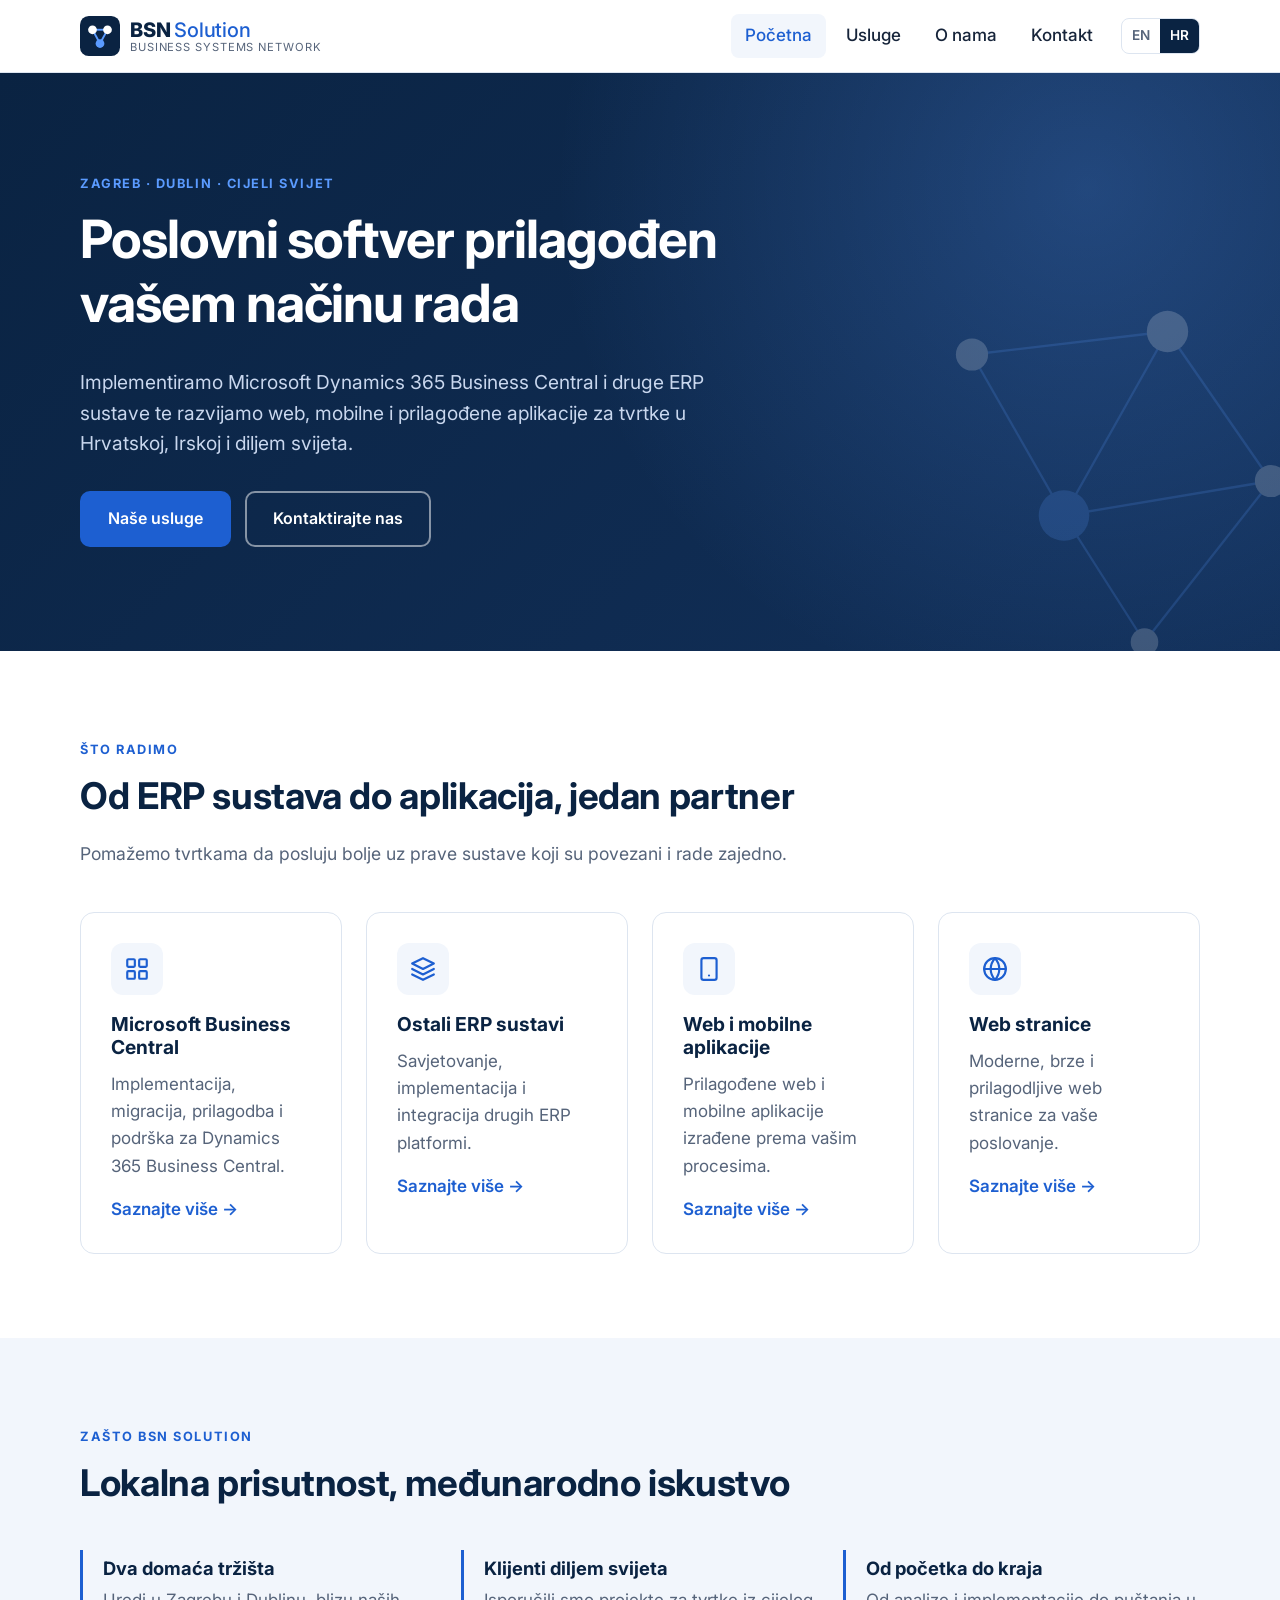
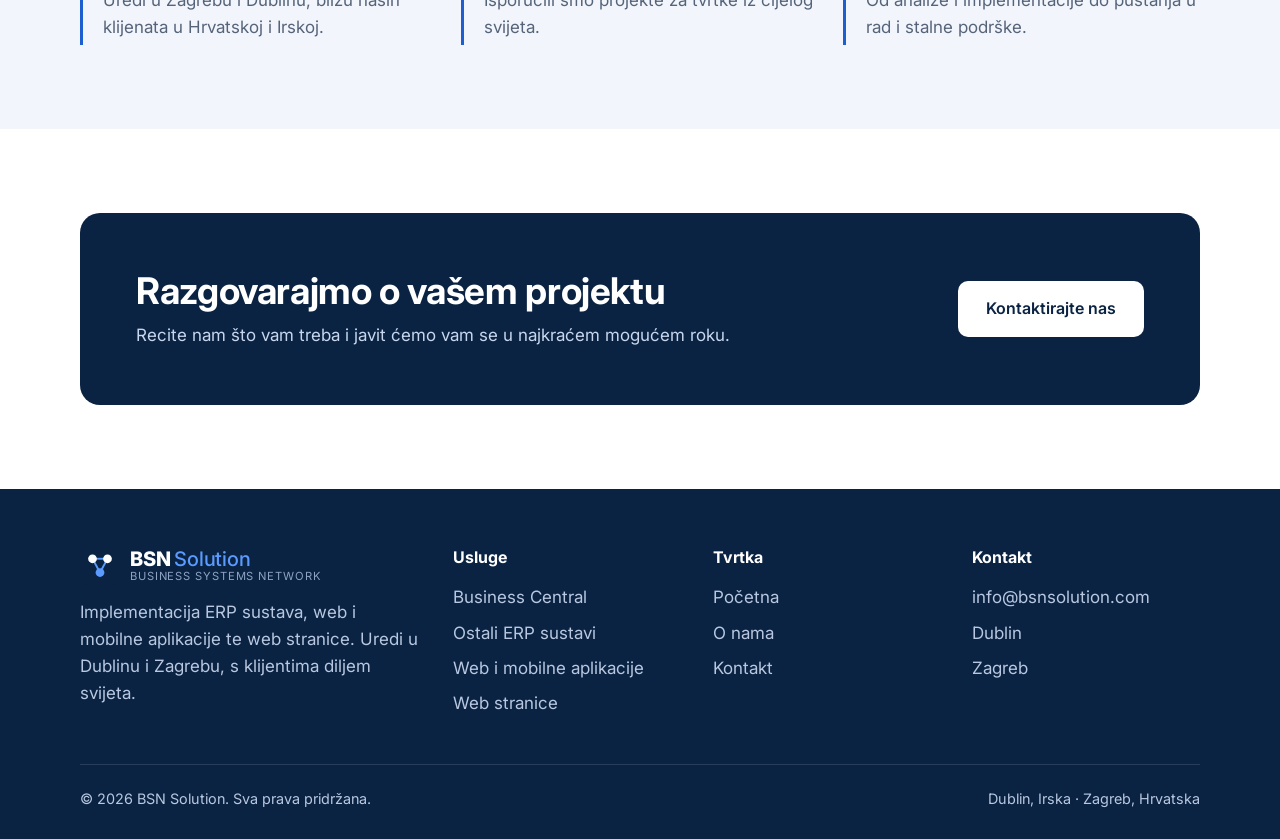
==== hr/index.html @ 1d6b978c "Add bilingual company website (EN/HR) Home, Services, About and Contact pages in English and Croatia" ====
<!doctype html>
<html lang="hr">
<head>
<meta charset="utf-8">
<meta name="viewport" content="width=device-width, initial-scale=1">
<title>BSN Solution | Business Central, ERP, web i mobilne aplikacije</title>
<meta name="description" content="BSN Solution implementira Microsoft Dynamics 365 Business Central i druge ERP sustave te razvija web i mobilne aplikacije i web stranice. Uredi u Dublinu i Zagrebu.">
<link rel="canonical" href="https://www.bsnsolution.com/hr/">
<link rel="alternate" hreflang="en" href="https://www.bsnsolution.com/">
<link rel="alternate" hreflang="hr" href="https://www.bsnsolution.com/hr/">
<link rel="alternate" hreflang="x-default" href="https://www.bsnsolution.com/">
<meta property="og:title" content="BSN Solution | Business Central, ERP, web i mobilne aplikacije">
<meta property="og:description" content="BSN Solution implementira Microsoft Dynamics 365 Business Central i druge ERP sustave te razvija web i mobilne aplikacije i web stranice. Uredi u Dublinu i Zagrebu.">
<meta property="og:type" content="website">
<meta property="og:url" content="https://www.bsnsolution.com/hr/">
<meta property="og:locale" content="hr_HR">
<meta name="theme-color" content="#0a2342">
<link rel="icon" href="../assets/favicon.svg" type="image/svg+xml">
<link rel="preconnect" href="https://fonts.googleapis.com">
<link rel="preconnect" href="https://fonts.gstatic.com" crossorigin>
<link href="https://fonts.googleapis.com/css2?family=Inter:wght@400;500;600;700;800&display=swap" rel="stylesheet">
<link rel="stylesheet" href="../assets/style.css">

</head>
<body>
<header class="site-header">
  <div class="container nav">
    <a class="brand" href="index.html" aria-label="BSN Solution">
      <img src="../assets/logo.svg" alt="" width="40" height="40">
      <span class="brand-text"><span class="brand-name">BSN <span>Solution</span></span><span class="brand-sub">Business Systems Network</span></span>
    </a>
    <button class="menu-toggle" aria-label="Otvori izbornik" aria-expanded="false"><svg viewBox="0 0 24 24" fill="none" stroke="currentColor" stroke-width="2" stroke-linecap="round"><line x1="3" y1="6" x2="21" y2="6"/><line x1="3" y1="12" x2="21" y2="12"/><line x1="3" y1="18" x2="21" y2="18"/></svg></button>
    <ul class="menu">
      <li><a href="index.html" class="active" aria-current="page">Početna</a></li><li><a href="services.html">Usluge</a></li><li><a href="about.html">O nama</a></li><li><a href="contact.html">Kontakt</a></li>
      <li class="lang"><a href="../index.html" hreflang="en">EN</a><a href="index.html" hreflang="hr" class="current">HR</a></li>
    </ul>
  </div>
</header>
<main>
<section class="hero"><div class="container">
  <span class="eyebrow">Zagreb &middot; Dublin &middot; Cijeli svijet</span>
  <h1>Poslovni softver prilagođen vašem načinu rada</h1>
  <p class="lead">Implementiramo Microsoft Dynamics 365 Business Central i druge ERP sustave te razvijamo web, mobilne i prilagođene aplikacije za tvrtke u Hrvatskoj, Irskoj i diljem svijeta.</p>
  <div class="actions"><a class="btn btn-primary" href="services.html">Naše usluge</a><a class="btn btn-outline" href="contact.html">Kontaktirajte nas</a></div>
</div><svg class="hero-art" viewBox="0 0 400 400" fill="none" aria-hidden="true"><g stroke="#5b9bff" stroke-width="2"><line x1="80" y1="90" x2="250" y2="70"/><line x1="80" y1="90" x2="160" y2="230"/><line x1="250" y1="70" x2="160" y2="230"/><line x1="250" y1="70" x2="340" y2="200"/><line x1="160" y1="230" x2="340" y2="200"/><line x1="160" y1="230" x2="230" y2="340"/><line x1="340" y1="200" x2="230" y2="340"/></g><g fill="#fff"><circle cx="80" cy="90" r="14"/><circle cx="250" cy="70" r="18"/><circle cx="340" cy="200" r="14"/><circle cx="230" cy="340" r="12"/></g><circle cx="160" cy="230" r="22" fill="#5b9bff"/></svg></section>

<section><div class="container">
  <div class="section-head"><span class="eyebrow">Što radimo</span><h2>Od ERP sustava do aplikacija, jedan partner</h2><p>Pomažemo tvrtkama da posluju bolje uz prave sustave koji su povezani i rade zajedno.</p></div>
  <div class="grid grid-4">
    <div class="card"><div class="icon"><svg viewBox="0 0 24 24" fill="none" stroke="currentColor" stroke-width="2" stroke-linecap="round" stroke-linejoin="round"><rect x="3" y="3" width="7" height="7" rx="1"/><rect x="14" y="3" width="7" height="7" rx="1"/><rect x="3" y="14" width="7" height="7" rx="1"/><rect x="14" y="14" width="7" height="7" rx="1"/></svg></div><h3>Microsoft Business Central</h3><p>Implementacija, migracija, prilagodba i podrška za Dynamics 365 Business Central.</p><a class="more" href="services.html#business-central">Saznajte više &rarr;</a></div>
    <div class="card"><div class="icon"><svg viewBox="0 0 24 24" fill="none" stroke="currentColor" stroke-width="2" stroke-linecap="round" stroke-linejoin="round"><polygon points="12 2 2 7 12 12 22 7 12 2"/><polyline points="2 17 12 22 22 17"/><polyline points="2 12 12 17 22 12"/></svg></div><h3>Ostali ERP sustavi</h3><p>Savjetovanje, implementacija i integracija drugih ERP platformi.</p><a class="more" href="services.html#erp">Saznajte više &rarr;</a></div>
    <div class="card"><div class="icon"><svg viewBox="0 0 24 24" fill="none" stroke="currentColor" stroke-width="2" stroke-linecap="round" stroke-linejoin="round"><rect x="5" y="2" width="14" height="20" rx="2"/><line x1="12" y1="18" x2="12.01" y2="18"/></svg></div><h3>Web i mobilne aplikacije</h3><p>Prilagođene web i mobilne aplikacije izrađene prema vašim procesima.</p><a class="more" href="services.html#apps">Saznajte više &rarr;</a></div>
    <div class="card"><div class="icon"><svg viewBox="0 0 24 24" fill="none" stroke="currentColor" stroke-width="2" stroke-linecap="round" stroke-linejoin="round"><circle cx="12" cy="12" r="10"/><line x1="2" y1="12" x2="22" y2="12"/><path d="M12 2a15.3 15.3 0 0 1 4 10 15.3 15.3 0 0 1-4 10 15.3 15.3 0 0 1-4-10 15.3 15.3 0 0 1 4-10z"/></svg></div><h3>Web stranice</h3><p>Moderne, brze i prilagodljive web stranice za vaše poslovanje.</p><a class="more" href="services.html#websites">Saznajte više &rarr;</a></div>
  </div>
</div></section>

<section class="section-soft"><div class="container">
  <div class="section-head"><span class="eyebrow">Zašto BSN Solution</span><h2>Lokalna prisutnost, međunarodno iskustvo</h2></div>
  <div class="highlights">
    <div class="highlight"><strong>Dva domaća tržišta</strong><span>Uredi u Zagrebu i Dublinu, blizu naših klijenata u Hrvatskoj i Irskoj.</span></div>
    <div class="highlight"><strong>Klijenti diljem svijeta</strong><span>Isporučili smo projekte za tvrtke iz cijelog svijeta.</span></div>
    <div class="highlight"><strong>Od početka do kraja</strong><span>Od analize i implementacije do puštanja u rad i stalne podrške.</span></div>
  </div>
</div></section>

<section><div class="container"><div class="cta">
  <div><h2>Razgovarajmo o vašem projektu</h2><p>Recite nam što vam treba i javit ćemo vam se u najkraćem mogućem roku.</p></div>
  <a class="btn btn-light" href="contact.html">Kontaktirajte nas</a>
</div></div></section>
</main>
<footer class="site-footer">
  <div class="container">
    <div class="footer-grid">
      <div>
        <a class="brand" href="index.html"><img src="../assets/logo.svg" alt="" width="40" height="40"><span class="brand-text"><span class="brand-name">BSN <span>Solution</span></span><span class="brand-sub">Business Systems Network</span></span></a>
        <p>Implementacija ERP sustava, web i mobilne aplikacije te web stranice. Uredi u Dublinu i Zagrebu, s klijentima diljem svijeta.</p>
      </div>
      <div><h4>Usluge</h4><ul><li><a href="services.html">Business Central</a></li><li><a href="services.html">Ostali ERP sustavi</a></li><li><a href="services.html">Web i mobilne aplikacije</a></li><li><a href="services.html">Web stranice</a></li></ul></div>
      <div><h4>Tvrtka</h4><ul><li><a href="index.html">Početna</a></li><li><a href="about.html">O nama</a></li><li><a href="contact.html">Kontakt</a></li></ul></div>
      <div><h4>Kontakt</h4><ul><li><a href="mailto:info@bsnsolution.com">info@bsnsolution.com</a></li><li>Dublin</li><li>Zagreb</li></ul></div>
    </div>
    <div class="footer-bottom"><span>&copy; <span id="year">2026</span> BSN Solution. Sva prava pridržana.</span><span>Dublin, Irska &middot; Zagreb, Hrvatska</span></div>
  </div>
</footer>
<script src="../assets/main.js"></script>
</body>
</html>
---- assets/style.css ----
:root {
  --navy: #0a2342;
  --navy-2: #12305a;
  --blue: #1d5fd1;
  --blue-light: #5b9bff;
  --bg: #ffffff;
  --bg-soft: #f2f6fc;
  --text: #16243a;
  --muted: #56647a;
  --line: #dde5f0;
  --radius: 14px;
  --max: 1160px;
}
* { box-sizing: border-box; }
html { scroll-behavior: smooth; }
body {
  margin: 0;
  font-family: "Inter", system-ui, -apple-system, "Segoe UI", Roboto, sans-serif;
  color: var(--text);
  background: var(--bg);
  line-height: 1.6;
  font-size: 17px;
}
img, svg { max-width: 100%; }
a { color: var(--blue); }
h1, h2, h3 { color: var(--navy); line-height: 1.2; margin: 0 0 .6em; }
h1 { font-size: clamp(2.1rem, 5vw, 3.3rem); letter-spacing: -.02em; }
h2 { font-size: clamp(1.6rem, 3.4vw, 2.3rem); letter-spacing: -.01em; }
h3 { font-size: 1.2rem; }
p { margin: 0 0 1em; }
.container { max-width: var(--max); margin: 0 auto; padding: 0 20px; }

/* Header */
.site-header {
  position: sticky; top: 0; z-index: 50;
  background: rgba(255,255,255,.96);
  backdrop-filter: blur(8px);
  border-bottom: 1px solid var(--line);
}
.nav { display: flex; align-items: center; justify-content: space-between; height: 72px; gap: 16px; }
.brand { display: flex; align-items: center; gap: 10px; text-decoration: none; color: var(--navy); }
.brand img { width: 40px; height: 40px; }
.brand-text { display: flex; flex-direction: column; line-height: 1.1; }
.brand-name { font-weight: 800; font-size: 1.25rem; letter-spacing: -.01em; }
.brand-name span { font-weight: 500; color: var(--blue); }
.brand-sub { font-size: .7rem; color: var(--muted); letter-spacing: .08em; text-transform: uppercase; }
.menu { display: flex; align-items: center; gap: 6px; list-style: none; margin: 0; padding: 0; }
.menu a {
  display: block; padding: 8px 14px; border-radius: 8px;
  color: var(--text); text-decoration: none; font-weight: 500;
}
.menu a:hover { background: var(--bg-soft); color: var(--blue); }
.menu a.active { color: var(--blue); background: var(--bg-soft); }
.lang { display: flex; border: 1px solid var(--line); border-radius: 8px; overflow: hidden; margin-left: 8px; }
.lang a { padding: 6px 10px; font-size: .85rem; font-weight: 600; text-decoration: none; color: var(--muted); border-radius: 0; }
.lang a.current { background: var(--navy); color: #fff; }
.menu-toggle {
  display: none; background: none; border: 1px solid var(--line); border-radius: 8px;
  width: 44px; height: 44px; cursor: pointer; color: var(--navy);
}
.menu-toggle svg { width: 22px; height: 22px; }

/* Buttons */
.btn {
  display: inline-block; padding: 13px 26px; border-radius: 10px;
  font-weight: 600; text-decoration: none; border: 2px solid transparent;
  transition: transform .15s ease, background .15s ease;
  cursor: pointer; font-size: 1rem; font-family: inherit;
}
.btn:hover { transform: translateY(-1px); }
.btn-primary { background: var(--blue); color: #fff; }
.btn-primary:hover { background: #174fb0; }
.btn-light { background: #fff; color: var(--navy); }
.btn-outline { border-color: rgba(255,255,255,.5); color: #fff; }
.btn-outline:hover { background: rgba(255,255,255,.1); }

/* Hero */
.hero {
  background: radial-gradient(circle at 85% 20%, rgba(91,155,255,.25), transparent 45%), linear-gradient(135deg, var(--navy) 0%, var(--navy-2) 100%);
  color: #fff; padding: 96px 0 104px; position: relative; overflow: hidden;
}
.hero h1 { color: #fff; max-width: 760px; }
.hero p.lead { font-size: 1.2rem; color: #c9d7ee; max-width: 680px; margin-bottom: 32px; }
.hero .actions { display: flex; gap: 14px; flex-wrap: wrap; }
.hero .eyebrow { color: var(--blue-light); }
.hero-art { position: absolute; right: -60px; bottom: -60px; width: 460px; opacity: .18; pointer-events: none; }
.page-hero { padding: 72px 0 64px; }
.page-hero h1 { font-size: clamp(1.9rem, 4.5vw, 2.8rem); }

.eyebrow { display: inline-block; font-size: .8rem; font-weight: 700; letter-spacing: .12em; text-transform: uppercase; color: var(--blue); margin-bottom: 14px; }

/* Sections */
section { padding: 84px 0; }
.section-soft { background: var(--bg-soft); }
.section-head { max-width: 720px; margin-bottom: 44px; }
.section-head p { color: var(--muted); font-size: 1.1rem; }
.grid { display: grid; gap: 24px; }
.grid-3 { grid-template-columns: repeat(3, 1fr); }
.grid-2 { grid-template-columns: repeat(2, 1fr); }
.grid-4 { grid-template-columns: repeat(4, 1fr); }

.card {
  background: #fff; border: 1px solid var(--line); border-radius: var(--radius);
  padding: 30px; transition: box-shadow .2s ease, transform .2s ease;
}
.card:hover { box-shadow: 0 14px 34px rgba(10,35,66,.09); transform: translateY(-2px); }
.card p { color: var(--muted); margin-bottom: 0; }
.icon {
  width: 52px; height: 52px; border-radius: 12px; background: var(--bg-soft);
  display: grid; place-items: center; margin-bottom: 18px; color: var(--blue);
}
.icon svg { width: 26px; height: 26px; }
.card .more { display: inline-block; margin-top: 16px; font-weight: 600; text-decoration: none; }

/* Stats / highlights */
.highlights { display: grid; grid-template-columns: repeat(3, 1fr); gap: 24px; }
.highlight { border-left: 3px solid var(--blue); padding: 4px 0 4px 20px; }
.highlight strong { display: block; color: var(--navy); font-size: 1.15rem; margin-bottom: 4px; }
.highlight span { color: var(--muted); }

/* Service detail */
.service {
  display: grid; grid-template-columns: 1fr 1.4fr; gap: 48px;
  padding: 48px 0; border-bottom: 1px solid var(--line);
}
.service:last-child { border-bottom: 0; }
.service .icon { width: 60px; height: 60px; }
.service p.intro { color: var(--muted); }
.checks { list-style: none; margin: 0; padding: 0; display: grid; gap: 12px; }
.checks li { position: relative; padding-left: 34px; }
.checks li::before {
  content: ""; position: absolute; left: 0; top: 3px; width: 22px; height: 22px; border-radius: 50%;
  background: var(--blue) url("data:image/svg+xml,%3Csvg xmlns='http://www.w3.org/2000/svg' viewBox='0 0 24 24' fill='none' stroke='white' stroke-width='3' stroke-linecap='round' stroke-linejoin='round'%3E%3Cpolyline points='20 6 9 17 4 12'/%3E%3C/svg%3E") center/14px no-repeat;
}

/* Steps */
.steps { display: grid; grid-template-columns: repeat(5, 1fr); gap: 18px; counter-reset: step; }
.step { background: #fff; border: 1px solid var(--line); border-radius: var(--radius); padding: 24px; }
.step::before {
  counter-increment: step; content: counter(step);
  display: grid; place-items: center; width: 36px; height: 36px; border-radius: 50%;
  background: var(--navy); color: #fff; font-weight: 700; margin-bottom: 14px;
}
.step h3 { font-size: 1.05rem; }
.step p { color: var(--muted); font-size: .95rem; margin: 0; }

/* Offices */
.office { background: #fff; border: 1px solid var(--line); border-radius: var(--radius); padding: 30px; }
.office .flag { font-size: .8rem; font-weight: 700; letter-spacing: .1em; text-transform: uppercase; color: var(--blue); }
.office h3 { font-size: 1.5rem; margin: 6px 0 6px; }
.office p { color: var(--muted); margin: 0; }

/* CTA */
.cta { background: var(--navy); color: #fff; border-radius: 20px; padding: 56px; display: flex; align-items: center; justify-content: space-between; gap: 32px; flex-wrap: wrap; }
.cta h2 { color: #fff; margin-bottom: 8px; }
.cta p { color: #c9d7ee; margin: 0; }

/* Contact */
.contact-grid { display: grid; grid-template-columns: 1fr 1.2fr; gap: 40px; align-items: start; }
.contact-list { display: grid; gap: 16px; }
.contact-item { display: flex; gap: 16px; align-items: flex-start; background: #fff; border: 1px solid var(--line); border-radius: var(--radius); padding: 22px; }
.contact-item .icon { margin: 0; flex-shrink: 0; }
.contact-item strong { display: block; color: var(--navy); }
.contact-item span, .contact-item a { color: var(--muted); }
form.contact-form { background: #fff; border: 1px solid var(--line); border-radius: var(--radius); padding: 32px; display: grid; gap: 16px; }
.field { display: grid; gap: 6px; }
.field label { font-weight: 600; font-size: .95rem; color: var(--navy); }
.field input, .field textarea, .field select {
  font: inherit; padding: 12px 14px; border: 1px solid var(--line); border-radius: 10px; background: #fff; color: var(--text); width: 100%;
}
.field input:focus, .field textarea:focus, .field select:focus { outline: 2px solid var(--blue-light); border-color: var(--blue); }
.field textarea { min-height: 140px; resize: vertical; }
.form-note { font-size: .88rem; color: var(--muted); margin: 0; }
.row-2 { display: grid; grid-template-columns: 1fr 1fr; gap: 16px; }

/* Footer */
.site-footer { background: var(--navy); color: #b9c8e0; padding: 56px 0 28px; margin-top: 0; }
.footer-grid { display: grid; grid-template-columns: 1.5fr 1fr 1fr 1fr; gap: 32px; }
.site-footer h4 { color: #fff; margin: 0 0 14px; font-size: 1rem; }
.site-footer a { color: #b9c8e0; text-decoration: none; }
.site-footer a:hover { color: #fff; }
.site-footer ul { list-style: none; margin: 0; padding: 0; display: grid; gap: 8px; }
.site-footer .brand { color: #fff; margin-bottom: 14px; }
.site-footer .brand-name span { color: var(--blue-light); }
.site-footer .brand-sub { color: #8ea3c4; }
.footer-bottom { border-top: 1px solid rgba(255,255,255,.12); margin-top: 40px; padding-top: 22px; font-size: .9rem; display: flex; justify-content: space-between; flex-wrap: wrap; gap: 10px; }

/* Responsive */
@media (max-width: 980px) {
  .grid-3, .grid-4, .highlights { grid-template-columns: 1fr 1fr; }
  .steps { grid-template-columns: 1fr 1fr; }
  .service, .contact-grid { grid-template-columns: 1fr; gap: 24px; }
  .footer-grid { grid-template-columns: 1fr 1fr; }
}
@media (max-width: 820px) {
  .menu-toggle { display: grid; place-items: center; }
  .menu {
    display: none; position: absolute; top: 72px; left: 0; right: 0;
    flex-direction: column; align-items: stretch; background: #fff;
    border-bottom: 1px solid var(--line); padding: 12px 20px 20px; gap: 4px;
  }
  .menu.open { display: flex; }
  .menu a { padding: 12px 14px; }
  .lang { margin: 8px 0 0; align-self: flex-start; }
}
@media (max-width: 640px) {
  body { font-size: 16px; }
  section { padding: 60px 0; }
  .hero { padding: 64px 0 72px; }
  .grid-3, .grid-2, .grid-4, .highlights, .steps, .row-2, .footer-grid { grid-template-columns: 1fr; }
  .cta { padding: 36px 24px; }
  .brand-sub { display: none; }
}
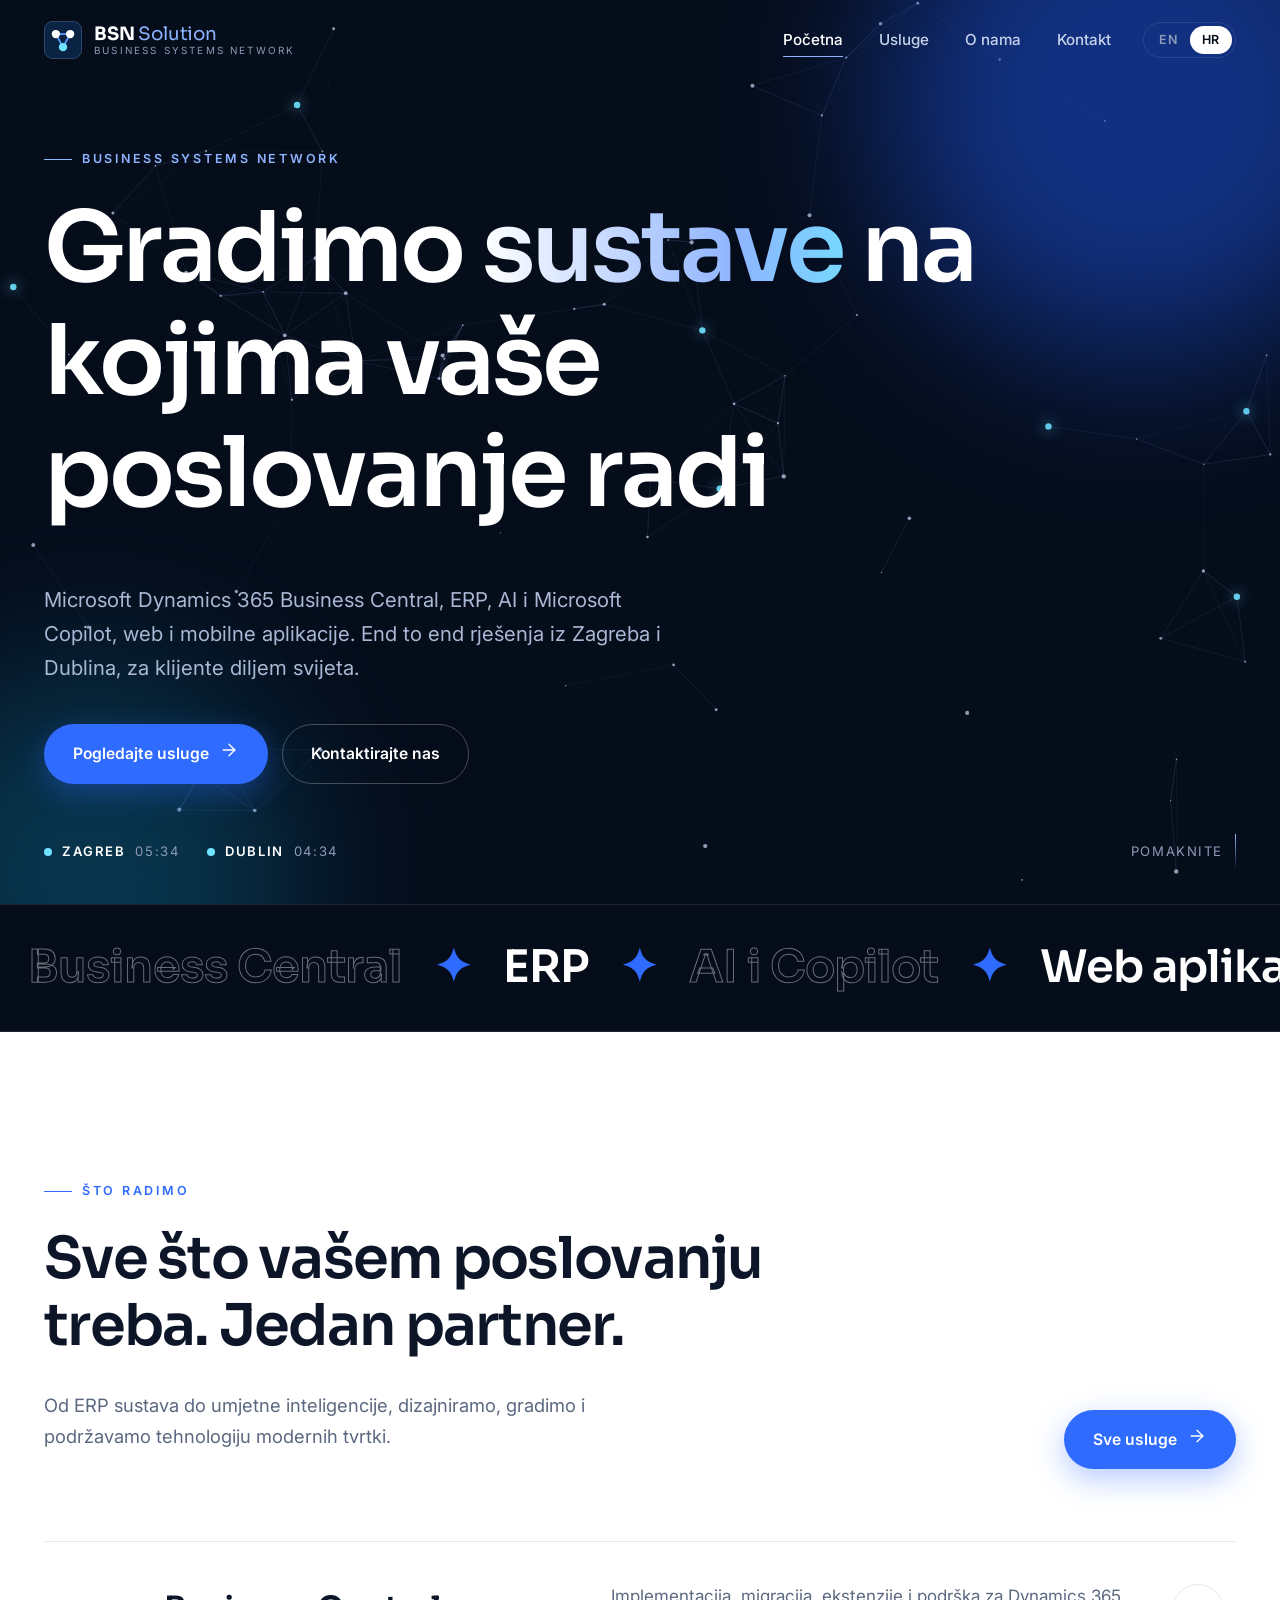
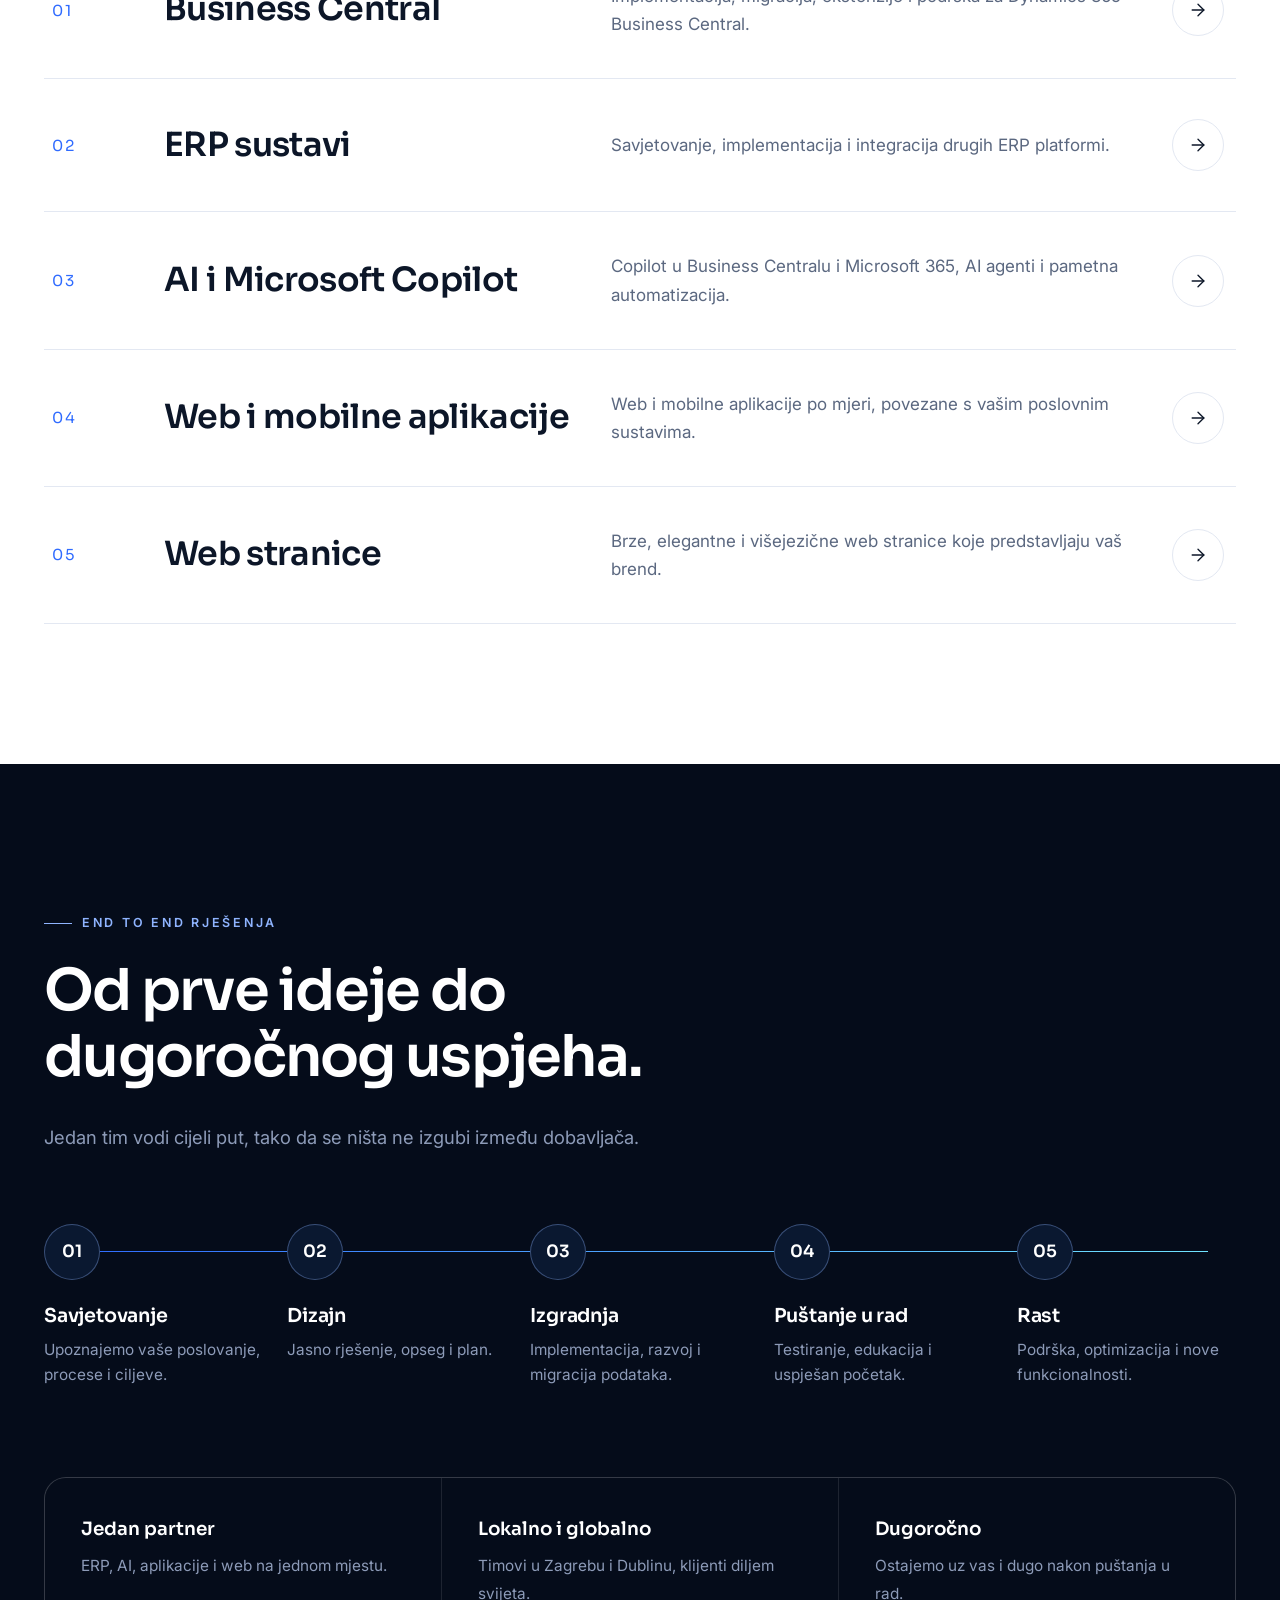
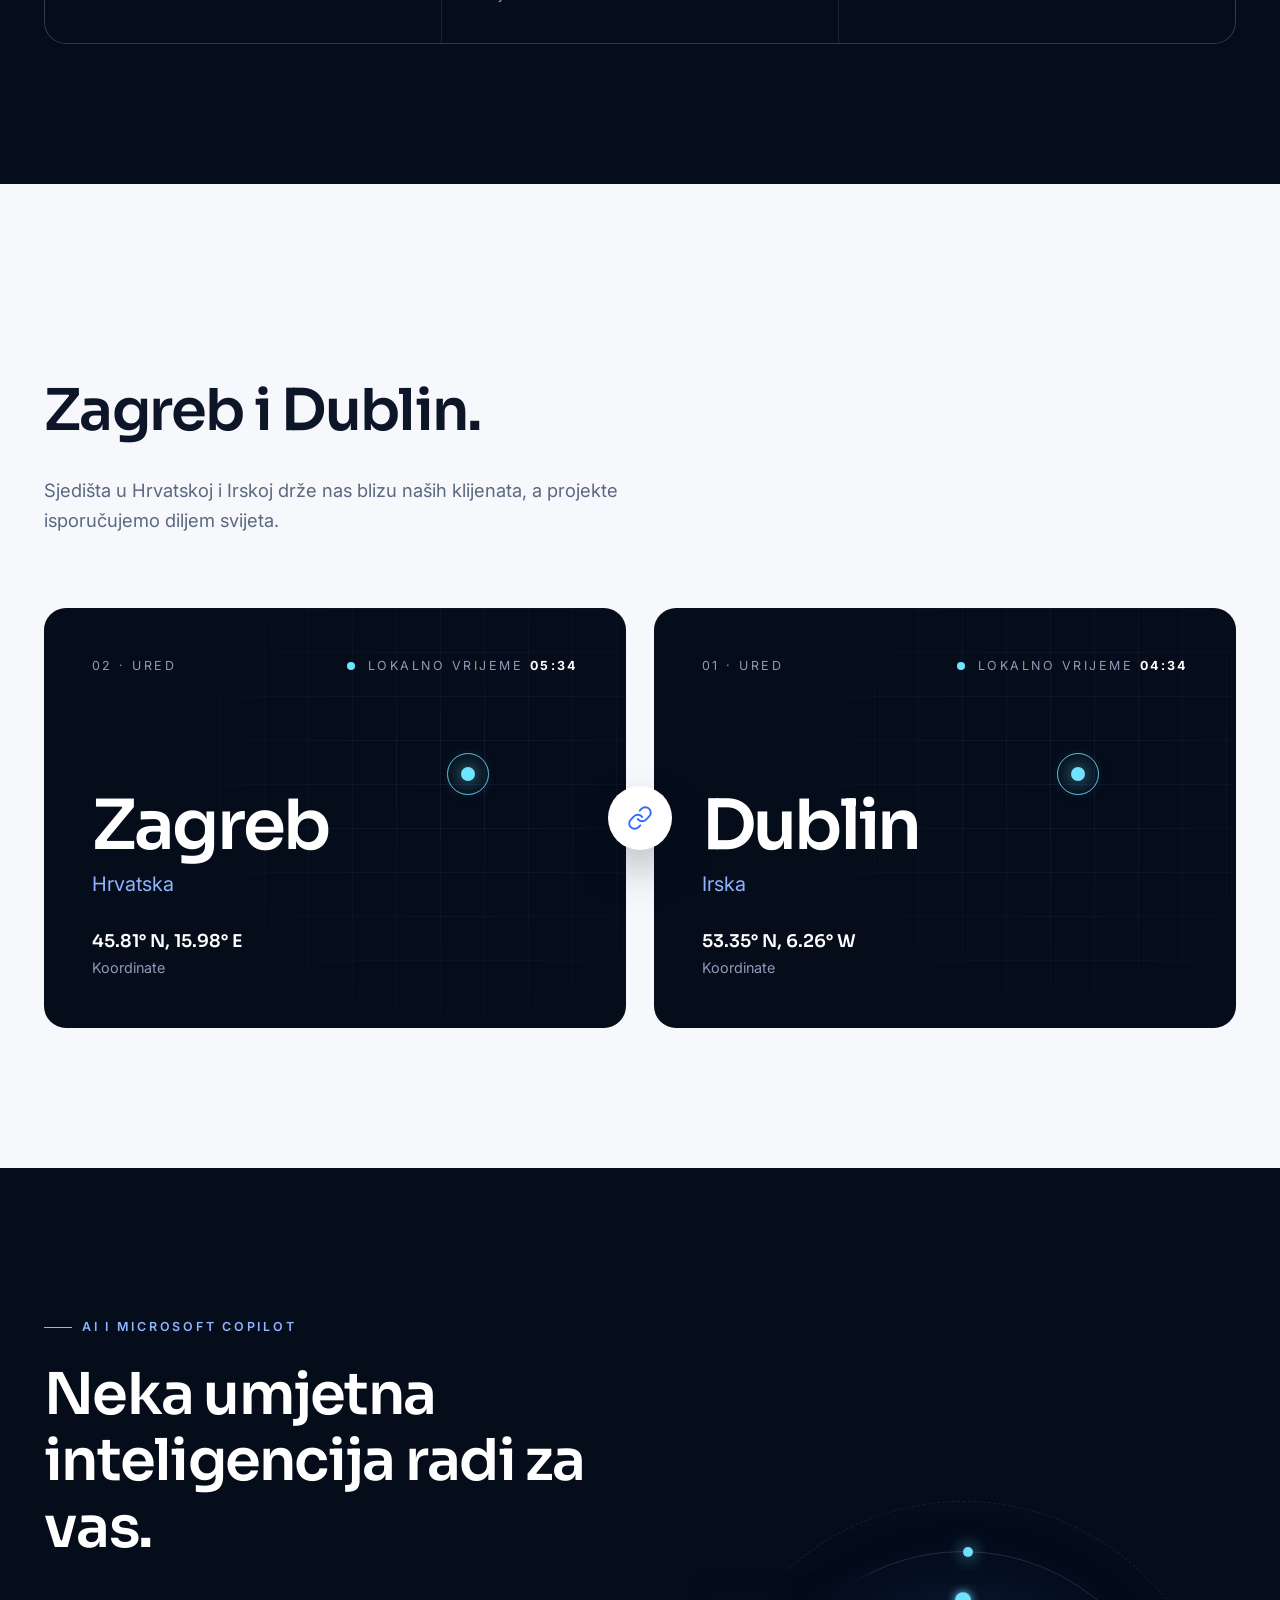
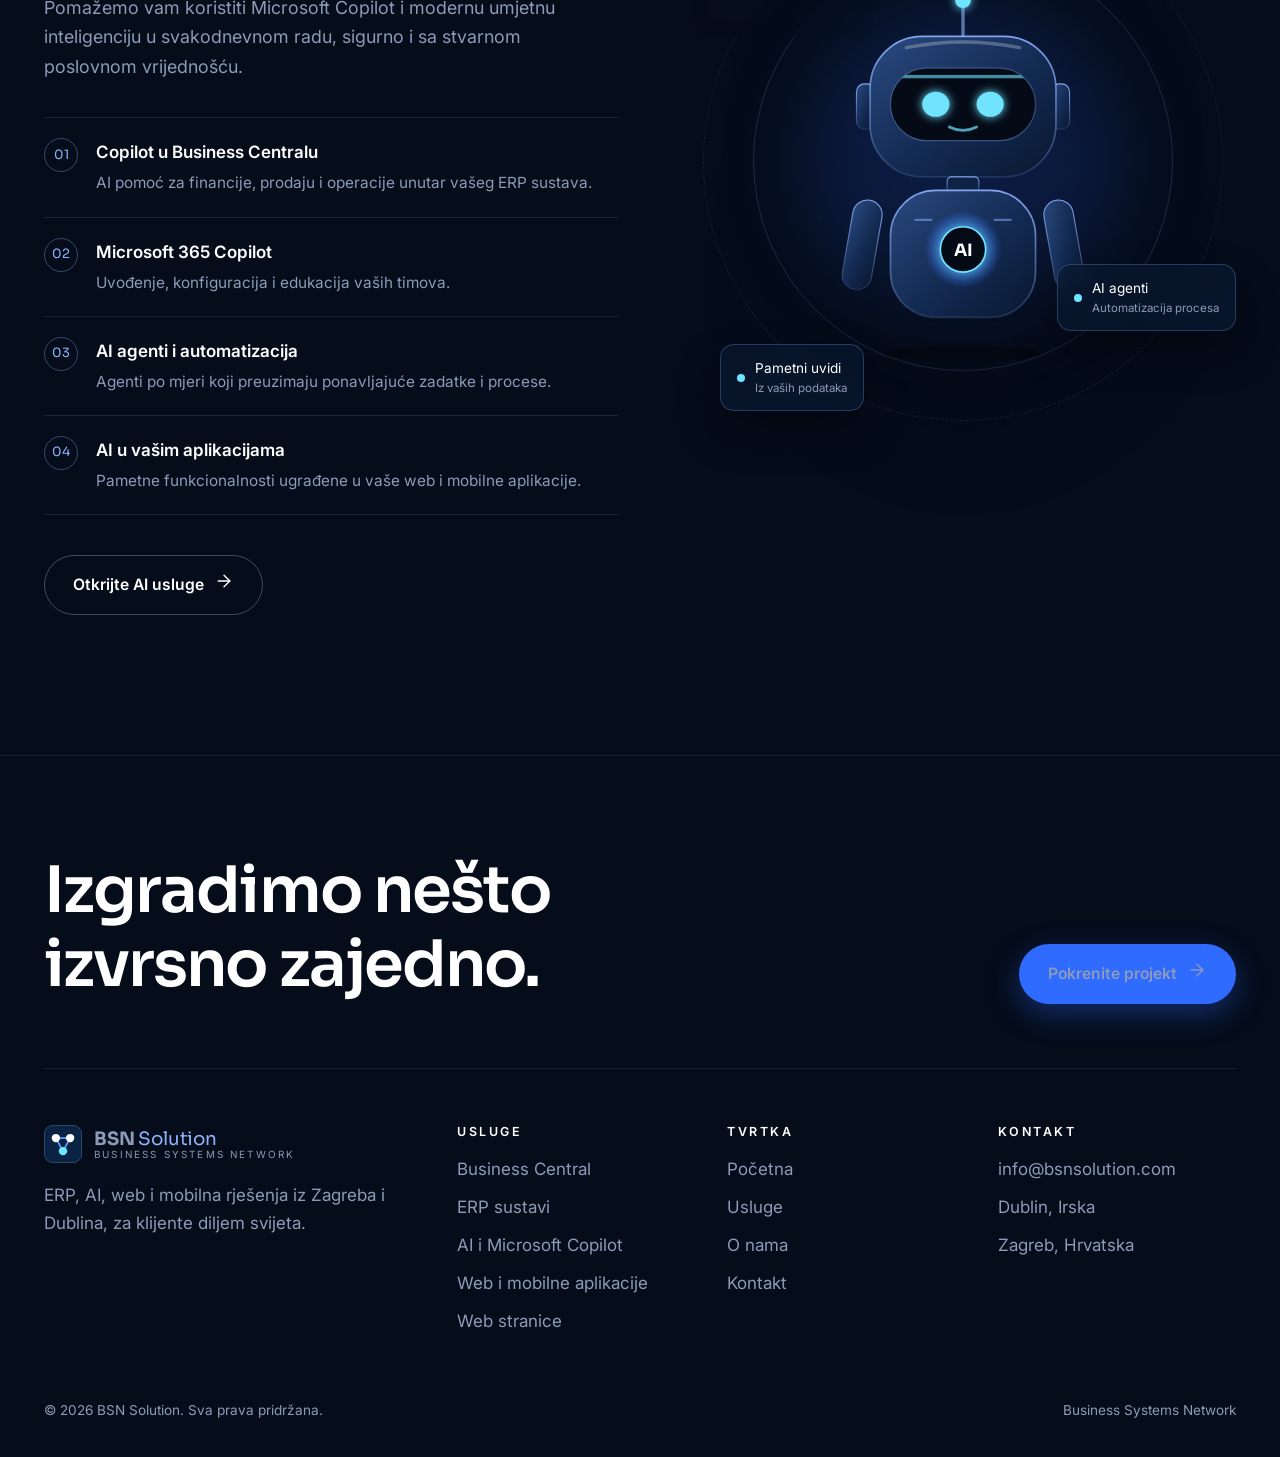
==== commit 6049bda0: "Redesign website: futuristic minimal style, AI and Copilot, locations Animated network hero, scrolli" ====
--- a/hr/index.html
+++ b/hr/index.html
@@ -3,22 +3,22 @@
 <head>
 <meta charset="utf-8">
 <meta name="viewport" content="width=device-width, initial-scale=1">
-<title>BSN Solution | Business Central, ERP, web i mobilne aplikacije</title>
-<meta name="description" content="BSN Solution implementira Microsoft Dynamics 365 Business Central i druge ERP sustave te razvija web i mobilne aplikacije i web stranice. Uredi u Dublinu i Zagrebu.">
+<title>BSN Solution | Business Central, ERP, AI, web i mobilne aplikacije</title>
+<meta name="description" content="BSN Solution implementira Microsoft Dynamics 365 Business Central i druge ERP sustave, isporučuje AI i Microsoft Copilot rješenja te razvija web i mobilne aplikacije. Zagreb i Dublin.">
 <link rel="canonical" href="https://www.bsnsolution.com/hr/">
 <link rel="alternate" hreflang="en" href="https://www.bsnsolution.com/">
 <link rel="alternate" hreflang="hr" href="https://www.bsnsolution.com/hr/">
 <link rel="alternate" hreflang="x-default" href="https://www.bsnsolution.com/">
-<meta property="og:title" content="BSN Solution | Business Central, ERP, web i mobilne aplikacije">
-<meta property="og:description" content="BSN Solution implementira Microsoft Dynamics 365 Business Central i druge ERP sustave te razvija web i mobilne aplikacije i web stranice. Uredi u Dublinu i Zagrebu.">
+<meta property="og:title" content="BSN Solution | Business Central, ERP, AI, web i mobilne aplikacije">
+<meta property="og:description" content="BSN Solution implementira Microsoft Dynamics 365 Business Central i druge ERP sustave, isporučuje AI i Microsoft Copilot rješenja te razvija web i mobilne aplikacije. Zagreb i Dublin.">
 <meta property="og:type" content="website">
 <meta property="og:url" content="https://www.bsnsolution.com/hr/">
 <meta property="og:locale" content="hr_HR">
-<meta name="theme-color" content="#0a2342">
+<meta name="theme-color" content="#050c1a">
 <link rel="icon" href="../assets/favicon.svg" type="image/svg+xml">
 <link rel="preconnect" href="https://fonts.googleapis.com">
 <link rel="preconnect" href="https://fonts.gstatic.com" crossorigin>
-<link href="https://fonts.googleapis.com/css2?family=Inter:wght@400;500;600;700;800&display=swap" rel="stylesheet">
+<link href="https://fonts.googleapis.com/css2?family=Inter:wght@400;500;600;700&family=Sora:wght@400;500;600;700&display=swap" rel="stylesheet">
 <link rel="stylesheet" href="../assets/style.css">
 
 </head>
@@ -26,60 +26,141 @@
 <header class="site-header">
   <div class="container nav">
     <a class="brand" href="index.html" aria-label="BSN Solution">
-      <img src="../assets/logo.svg" alt="" width="40" height="40">
+      <img src="../assets/logo.svg" alt="" width="38" height="38">
       <span class="brand-text"><span class="brand-name">BSN <span>Solution</span></span><span class="brand-sub">Business Systems Network</span></span>
     </a>
-    <button class="menu-toggle" aria-label="Otvori izbornik" aria-expanded="false"><svg viewBox="0 0 24 24" fill="none" stroke="currentColor" stroke-width="2" stroke-linecap="round"><line x1="3" y1="6" x2="21" y2="6"/><line x1="3" y1="12" x2="21" y2="12"/><line x1="3" y1="18" x2="21" y2="18"/></svg></button>
-    <ul class="menu">
-      <li><a href="index.html" class="active" aria-current="page">Početna</a></li><li><a href="services.html">Usluge</a></li><li><a href="about.html">O nama</a></li><li><a href="contact.html">Kontakt</a></li>
-      <li class="lang"><a href="../index.html" hreflang="en">EN</a><a href="index.html" hreflang="hr" class="current">HR</a></li>
-    </ul>
+    <button class="menu-toggle" aria-label="Otvori izbornik" aria-expanded="false"><svg viewBox="0 0 24 24" fill="none" stroke="currentColor" stroke-width="1.8" stroke-linecap="round"><line x1="4" y1="8" x2="20" y2="8"/><line x1="4" y1="16" x2="20" y2="16"/></svg></button>
+    <ul class="menu"><li><a href="index.html" class="active" aria-current="page">Početna</a></li><li><a href="services.html">Usluge</a></li><li><a href="about.html">O nama</a></li><li><a href="contact.html">Kontakt</a></li><li class="lang"><a href="../index.html" hreflang="en">EN</a><a href="index.html" hreflang="hr" class="current">HR</a></li></ul>
   </div>
 </header>
 <main>
-<section class="hero"><div class="container">
-  <span class="eyebrow">Zagreb &middot; Dublin &middot; Cijeli svijet</span>
-  <h1>Poslovni softver prilagođen vašem načinu rada</h1>
-  <p class="lead">Implementiramo Microsoft Dynamics 365 Business Central i druge ERP sustave te razvijamo web, mobilne i prilagođene aplikacije za tvrtke u Hrvatskoj, Irskoj i diljem svijeta.</p>
-  <div class="actions"><a class="btn btn-primary" href="services.html">Naše usluge</a><a class="btn btn-outline" href="contact.html">Kontaktirajte nas</a></div>
-</div><svg class="hero-art" viewBox="0 0 400 400" fill="none" aria-hidden="true"><g stroke="#5b9bff" stroke-width="2"><line x1="80" y1="90" x2="250" y2="70"/><line x1="80" y1="90" x2="160" y2="230"/><line x1="250" y1="70" x2="160" y2="230"/><line x1="250" y1="70" x2="340" y2="200"/><line x1="160" y1="230" x2="340" y2="200"/><line x1="160" y1="230" x2="230" y2="340"/><line x1="340" y1="200" x2="230" y2="340"/></g><g fill="#fff"><circle cx="80" cy="90" r="14"/><circle cx="250" cy="70" r="18"/><circle cx="340" cy="200" r="14"/><circle cx="230" cy="340" r="12"/></g><circle cx="160" cy="230" r="22" fill="#5b9bff"/></svg></section>
+<section class="hero dark"><canvas class="net" aria-hidden="true"></canvas><div class="orb orb-1"></div><div class="orb orb-2"></div>
+  <div class="container">
+    <span class="kicker reveal">Business Systems Network</span>
+    <h1 class="split">Gradimo <span class="grad">sustave</span> na kojima vaše poslovanje radi</h1>
+    <p class="lead reveal d3">Microsoft Dynamics 365 Business Central, ERP, AI i Microsoft Copilot, web i mobilne aplikacije. End to end rješenja iz Zagreba i Dublina, za klijente diljem svijeta.</p>
+    <div class="actions reveal d4">
+      <a class="btn btn-primary" href="services.html">Pogledajte usluge <span class="arr"><svg width="20" height="20" viewBox="0 0 24 24" fill="none" stroke="currentColor" stroke-width="1.6" stroke-linecap="round" stroke-linejoin="round"><line x1="5" y1="12" x2="19" y2="12"/><polyline points="12 5 19 12 12 19"/></svg></span></a>
+      <a class="btn btn-ghost" href="contact.html">Kontaktirajte nas</a>
+    </div>
+  </div>
+  <div class="hero-meta"><div class="container">
+    <div class="cities">
+      <span><span class="pulse"></span><b>Zagreb</b> <span data-tz="Europe/Zagreb">--:--</span></span>
+      <span><span class="pulse"></span><b>Dublin</b> <span data-tz="Europe/Dublin">--:--</span></span>
+    </div>
+    <span class="scroll-cue">Pomaknite <i></i></span>
+  </div></div>
+</section>
+<div class="marquee" aria-hidden="true"><div class="marquee-track"><span class="">Business Central</span><span class="star">&#10022;</span><span class="fill">ERP</span><span class="star">&#10022;</span><span class="">AI i Copilot</span><span class="star">&#10022;</span><span class="fill">Web aplikacije</span><span class="star">&#10022;</span><span class="">Mobilne aplikacije</span><span class="star">&#10022;</span><span class="fill">End to end rješenja</span><span class="star">&#10022;</span><span class="">Business Central</span><span class="star">&#10022;</span><span class="fill">ERP</span><span class="star">&#10022;</span><span class="">AI i Copilot</span><span class="star">&#10022;</span><span class="fill">Web aplikacije</span><span class="star">&#10022;</span><span class="">Mobilne aplikacije</span><span class="star">&#10022;</span><span class="fill">End to end rješenja</span><span class="star">&#10022;</span></div></div>
 
 <section><div class="container">
-  <div class="section-head"><span class="eyebrow">Što radimo</span><h2>Od ERP sustava do aplikacija, jedan partner</h2><p>Pomažemo tvrtkama da posluju bolje uz prave sustave koji su povezani i rade zajedno.</p></div>
-  <div class="grid grid-4">
-    <div class="card"><div class="icon"><svg viewBox="0 0 24 24" fill="none" stroke="currentColor" stroke-width="2" stroke-linecap="round" stroke-linejoin="round"><rect x="3" y="3" width="7" height="7" rx="1"/><rect x="14" y="3" width="7" height="7" rx="1"/><rect x="3" y="14" width="7" height="7" rx="1"/><rect x="14" y="14" width="7" height="7" rx="1"/></svg></div><h3>Microsoft Business Central</h3><p>Implementacija, migracija, prilagodba i podrška za Dynamics 365 Business Central.</p><a class="more" href="services.html#business-central">Saznajte više &rarr;</a></div>
-    <div class="card"><div class="icon"><svg viewBox="0 0 24 24" fill="none" stroke="currentColor" stroke-width="2" stroke-linecap="round" stroke-linejoin="round"><polygon points="12 2 2 7 12 12 22 7 12 2"/><polyline points="2 17 12 22 22 17"/><polyline points="2 12 12 17 22 12"/></svg></div><h3>Ostali ERP sustavi</h3><p>Savjetovanje, implementacija i integracija drugih ERP platformi.</p><a class="more" href="services.html#erp">Saznajte više &rarr;</a></div>
-    <div class="card"><div class="icon"><svg viewBox="0 0 24 24" fill="none" stroke="currentColor" stroke-width="2" stroke-linecap="round" stroke-linejoin="round"><rect x="5" y="2" width="14" height="20" rx="2"/><line x1="12" y1="18" x2="12.01" y2="18"/></svg></div><h3>Web i mobilne aplikacije</h3><p>Prilagođene web i mobilne aplikacije izrađene prema vašim procesima.</p><a class="more" href="services.html#apps">Saznajte više &rarr;</a></div>
-    <div class="card"><div class="icon"><svg viewBox="0 0 24 24" fill="none" stroke="currentColor" stroke-width="2" stroke-linecap="round" stroke-linejoin="round"><circle cx="12" cy="12" r="10"/><line x1="2" y1="12" x2="22" y2="12"/><path d="M12 2a15.3 15.3 0 0 1 4 10 15.3 15.3 0 0 1-4 10 15.3 15.3 0 0 1-4-10 15.3 15.3 0 0 1 4-10z"/></svg></div><h3>Web stranice</h3><p>Moderne, brze i prilagodljive web stranice za vaše poslovanje.</p><a class="more" href="services.html#websites">Saznajte više &rarr;</a></div>
+  <div class="head-row">
+    <div class="section-head"><span class="kicker reveal">Što radimo</span><h2 class="split">Sve što vašem poslovanju treba. Jedan partner.</h2><p class="reveal d2">Od ERP sustava do umjetne inteligencije, dizajniramo, gradimo i podržavamo tehnologiju modernih tvrtki.</p></div>
+    <a class="btn btn-primary reveal" href="services.html">Sve usluge <span class="arr"><svg width="20" height="20" viewBox="0 0 24 24" fill="none" stroke="currentColor" stroke-width="1.6" stroke-linecap="round" stroke-linejoin="round"><line x1="5" y1="12" x2="19" y2="12"/><polyline points="12 5 19 12 12 19"/></svg></span></a>
+  </div>
+  <div class="svc-list"><a class="svc-row reveal" href="services.html#business-central">
+      <span class="svc-num">01</span><h3>Business Central</h3><p>Implementacija, migracija, ekstenzije i podrška za Dynamics 365 Business Central.</p><span class="svc-arrow"><svg width="20" height="20" viewBox="0 0 24 24" fill="none" stroke="currentColor" stroke-width="1.6" stroke-linecap="round" stroke-linejoin="round"><line x1="5" y1="12" x2="19" y2="12"/><polyline points="12 5 19 12 12 19"/></svg></span>
+    </a><a class="svc-row reveal" href="services.html#erp">
+      <span class="svc-num">02</span><h3>ERP sustavi</h3><p>Savjetovanje, implementacija i integracija drugih ERP platformi.</p><span class="svc-arrow"><svg width="20" height="20" viewBox="0 0 24 24" fill="none" stroke="currentColor" stroke-width="1.6" stroke-linecap="round" stroke-linejoin="round"><line x1="5" y1="12" x2="19" y2="12"/><polyline points="12 5 19 12 12 19"/></svg></span>
+    </a><a class="svc-row reveal" href="services.html#ai">
+      <span class="svc-num">03</span><h3>AI i Microsoft Copilot</h3><p>Copilot u Business Centralu i Microsoft 365, AI agenti i pametna automatizacija.</p><span class="svc-arrow"><svg width="20" height="20" viewBox="0 0 24 24" fill="none" stroke="currentColor" stroke-width="1.6" stroke-linecap="round" stroke-linejoin="round"><line x1="5" y1="12" x2="19" y2="12"/><polyline points="12 5 19 12 12 19"/></svg></span>
+    </a><a class="svc-row reveal" href="services.html#apps">
+      <span class="svc-num">04</span><h3>Web i mobilne aplikacije</h3><p>Web i mobilne aplikacije po mjeri, povezane s vašim poslovnim sustavima.</p><span class="svc-arrow"><svg width="20" height="20" viewBox="0 0 24 24" fill="none" stroke="currentColor" stroke-width="1.6" stroke-linecap="round" stroke-linejoin="round"><line x1="5" y1="12" x2="19" y2="12"/><polyline points="12 5 19 12 12 19"/></svg></span>
+    </a><a class="svc-row reveal" href="services.html#websites">
+      <span class="svc-num">05</span><h3>Web stranice</h3><p>Brze, elegantne i višejezične web stranice koje predstavljaju vaš brend.</p><span class="svc-arrow"><svg width="20" height="20" viewBox="0 0 24 24" fill="none" stroke="currentColor" stroke-width="1.6" stroke-linecap="round" stroke-linejoin="round"><line x1="5" y1="12" x2="19" y2="12"/><polyline points="12 5 19 12 12 19"/></svg></span>
+    </a></div>
+</div></section>
+
+<section class="dark" id="end-to-end"><div class="container">
+  <div class="section-head"><span class="kicker reveal">End to end rješenja</span><h2 class="split">Od prve ideje do dugoročnog uspjeha.</h2><p class="reveal d2">Jedan tim vodi cijeli put, tako da se ništa ne izgubi između dobavljača.</p></div>
+  <div class="e2e-track"><div class="e2e-line"><i></i></div><div class="e2e-step reveal d0"><div class="n">01</div><h3>Savjetovanje</h3><p>Upoznajemo vaše poslovanje, procese i ciljeve.</p></div><div class="e2e-step reveal d1"><div class="n">02</div><h3>Dizajn</h3><p>Jasno rješenje, opseg i plan.</p></div><div class="e2e-step reveal d2"><div class="n">03</div><h3>Izgradnja</h3><p>Implementacija, razvoj i migracija podataka.</p></div><div class="e2e-step reveal d3"><div class="n">04</div><h3>Puštanje u rad</h3><p>Testiranje, edukacija i uspješan početak.</p></div><div class="e2e-step reveal d4"><div class="n">05</div><h3>Rast</h3><p>Podrška, optimizacija i nove funkcionalnosti.</p></div></div>
+  <div class="e2e-band reveal"><div><b>Jedan partner</b><span>ERP, AI, aplikacije i web na jednom mjestu.</span></div><div><b>Lokalno i globalno</b><span>Timovi u Zagrebu i Dublinu, klijenti diljem svijeta.</span></div><div><b>Dugoročno</b><span>Ostajemo uz vas i dugo nakon puštanja u rad.</span></div></div>
+</div></section>
+<section class="paper" id="locations"><div class="container">
+  <div class="section-head"><span class="kicker reveal">Lokacije</span><h2 class="split">Zagreb i Dublin.</h2><p class="reveal d2">Sjedišta u Hrvatskoj i Irskoj drže nas blizu naših klijenata, a projekte isporučujemo diljem svijeta.</p></div>
+  <div class="loc-grid"><div class="loc reveal d2">
+      <div class="grid-bg"></div><span class="beacon"></span>
+      <div class="loc-top"><span>02 &middot; Ured</span><span><span class="pulse"></span>&nbsp; Lokalno vrijeme <b data-tz="Europe/Zagreb" style="color:#fff">--:--</b></span></div>
+      <div class="loc-bottom">
+        <h3>Zagreb</h3>
+        <div class="country">Hrvatska</div>
+        <div class="meta"><span><b>45.81&deg; N, 15.98&deg; E</b>Koordinate</span></div>
+      </div>
+    </div><div class="loc reveal d1">
+      <div class="grid-bg"></div><span class="beacon"></span>
+      <div class="loc-top"><span>01 &middot; Ured</span><span><span class="pulse"></span>&nbsp; Lokalno vrijeme <b data-tz="Europe/Dublin" style="color:#fff">--:--</b></span></div>
+      <div class="loc-bottom">
+        <h3>Dublin</h3>
+        <div class="country">Irska</div>
+        <div class="meta"><span><b>53.35&deg; N, 6.26&deg; W</b>Koordinate</span></div>
+      </div>
+    </div><span class="loc-link"><svg viewBox="0 0 24 24" fill="none" stroke="currentColor" stroke-width="1.8" stroke-linecap="round" stroke-linejoin="round"><path d="M10 13a5 5 0 0 0 7.54.54l3-3a5 5 0 0 0-7.07-7.07l-1.72 1.71"/><path d="M14 11a5 5 0 0 0-7.54-.54l-3 3a5 5 0 0 0 7.07 7.07l1.71-1.71"/></svg></span></div>
+</div></section>
+<section class="dark ai" id="ai-section"><div class="container ai-grid">
+  <div>
+    <span class="kicker reveal">AI i Microsoft Copilot</span>
+    <h2 class="split">Neka umjetna inteligencija radi za vas.</h2>
+    <p class="reveal d2" style="color:var(--muted-dark);font-size:1.12rem">Pomažemo vam koristiti Microsoft Copilot i modernu umjetnu inteligenciju u svakodnevnom radu, sigurno i sa stvarnom poslovnom vrijednošću.</p>
+    <ul class="ai-list reveal d3"><li><span class="dot">01</span><div><b>Copilot u Business Centralu</b><span>AI pomoć za financije, prodaju i operacije unutar vašeg ERP sustava.</span></div></li><li><span class="dot">02</span><div><b>Microsoft 365 Copilot</b><span>Uvođenje, konfiguracija i edukacija vaših timova.</span></div></li><li><span class="dot">03</span><div><b>AI agenti i automatizacija</b><span>Agenti po mjeri koji preuzimaju ponavljajuće zadatke i procese.</span></div></li><li><span class="dot">04</span><div><b>AI u vašim aplikacijama</b><span>Pametne funkcionalnosti ugrađene u vaše web i mobilne aplikacije.</span></div></li></ul>
+    <a class="btn btn-ghost reveal" href="services.html#ai">Otkrijte AI usluge <span class="arr"><svg width="20" height="20" viewBox="0 0 24 24" fill="none" stroke="currentColor" stroke-width="1.6" stroke-linecap="round" stroke-linejoin="round"><line x1="5" y1="12" x2="19" y2="12"/><polyline points="12 5 19 12 12 19"/></svg></span></a>
+  </div>
+  <div class="robot-wrap reveal d2">
+    <div class="ring ring-2"></div><div class="ring ring-1"></div>
+    <svg class="robot" viewBox="0 0 300 360" role="img" aria-label="AI robot">
+  <defs>
+    <linearGradient id="rb-shell" x1="0" y1="0" x2="1" y2="1"><stop offset="0" stop-color="#2a4a80"/><stop offset=".55" stop-color="#132a52"/><stop offset="1" stop-color="#0a1830"/></linearGradient>
+    <linearGradient id="rb-edge" x1="0" y1="0" x2="0" y2="1"><stop offset="0" stop-color="#8fb4ff" stop-opacity=".9"/><stop offset="1" stop-color="#8fb4ff" stop-opacity=".15"/></linearGradient>
+    <radialGradient id="rb-core"><stop offset="0" stop-color="#ffffff"/><stop offset=".35" stop-color="#6fe3ff"/><stop offset="1" stop-color="#2f6bff" stop-opacity="0"/></radialGradient>
+    <clipPath id="rb-visor"><rect x="86" y="98" width="128" height="64" rx="32"/></clipPath>
+    <filter id="rb-glow" x="-50%" y="-50%" width="200%" height="200%"><feGaussianBlur stdDeviation="4" result="b"/><feMerge><feMergeNode in="b"/><feMergeNode in="SourceGraphic"/></feMerge></filter>
+  </defs>
+  <line x1="150" y1="44" x2="150" y2="72" stroke="#8fb4ff" stroke-opacity=".6" stroke-width="3"/>
+  <circle class="antenna" cx="150" cy="38" r="7" fill="#6fe3ff" filter="url(#rb-glow)"/>
+  <rect x="56" y="112" width="16" height="40" rx="7" fill="url(#rb-shell)" stroke="url(#rb-edge)"/>
+  <rect x="228" y="112" width="16" height="40" rx="7" fill="url(#rb-shell)" stroke="url(#rb-edge)"/>
+  <rect x="68" y="70" width="164" height="124" rx="46" fill="url(#rb-shell)" stroke="url(#rb-edge)" stroke-width="1.5"/>
+  <path d="M100 80 Q150 70 200 80" stroke="#ffffff" stroke-opacity=".25" stroke-width="3" fill="none" stroke-linecap="round"/>
+  <rect x="86" y="98" width="128" height="64" rx="32" fill="#040a16" stroke="#8fb4ff" stroke-opacity=".35"/>
+  <g clip-path="url(#rb-visor)">
+    <rect class="scan" x="86" y="104" width="128" height="3" fill="#6fe3ff" opacity=".6"/>
+  </g>
+  <ellipse class="eye" cx="126" cy="130" rx="12" ry="11" fill="#6fe3ff" filter="url(#rb-glow)"/>
+  <ellipse class="eye" cx="174" cy="130" rx="12" ry="11" fill="#6fe3ff" filter="url(#rb-glow)"/>
+  <path d="M138 150 Q150 156 162 150" stroke="#6fe3ff" stroke-opacity=".7" stroke-width="2.5" fill="none" stroke-linecap="round"/>
+  <rect x="136" y="194" width="28" height="14" rx="4" fill="#0f2346" stroke="url(#rb-edge)"/>
+  <rect x="86" y="206" width="128" height="112" rx="40" fill="url(#rb-shell)" stroke="url(#rb-edge)" stroke-width="1.5"/>
+  <circle cx="150" cy="258" r="34" fill="url(#rb-core)" class="antenna"/>
+  <circle cx="150" cy="258" r="20" fill="#040a16" stroke="#6fe3ff" stroke-width="1.5"/>
+  <text x="150" y="264" text-anchor="middle" font-family="Sora, Inter, sans-serif" font-size="15" font-weight="700" fill="#ffffff">AI</text>
+  <line x1="108" y1="232" x2="122" y2="232" stroke="#8fb4ff" stroke-opacity=".5" stroke-width="2" stroke-linecap="round"/>
+  <line x1="178" y1="232" x2="192" y2="232" stroke="#8fb4ff" stroke-opacity=".5" stroke-width="2" stroke-linecap="round"/>
+  <rect x="48" y="214" width="26" height="80" rx="13" fill="url(#rb-shell)" stroke="url(#rb-edge)" transform="rotate(10 61 254)"/>
+  <rect x="226" y="214" width="26" height="80" rx="13" fill="url(#rb-shell)" stroke="url(#rb-edge)" transform="rotate(-10 239 254)"/>
+  <ellipse cx="150" cy="350" rx="70" ry="7" fill="#000" opacity=".35"/>
+</svg>
+    <div class="chip chip-1"><svg width="18" height="18" viewBox="0 0 24 24" fill="#6fe3ff"><path d="M12 2l2.2 6.6L21 11l-6.8 2.4L12 20l-2.2-6.6L3 11l6.8-2.4z"/></svg><div>Microsoft Copilot<small>Business Central i 365</small></div></div>
+    <div class="chip chip-2"><span class="pulse"></span><div>AI agenti<small>Automatizacija procesa</small></div></div>
+    <div class="chip chip-3"><span class="pulse"></span><div>Pametni uvidi<small>Iz vaših podataka</small></div></div>
   </div>
 </div></section>
-
-<section class="section-soft"><div class="container">
-  <div class="section-head"><span class="eyebrow">Zašto BSN Solution</span><h2>Lokalna prisutnost, međunarodno iskustvo</h2></div>
-  <div class="highlights">
-    <div class="highlight"><strong>Dva domaća tržišta</strong><span>Uredi u Zagrebu i Dublinu, blizu naših klijenata u Hrvatskoj i Irskoj.</span></div>
-    <div class="highlight"><strong>Klijenti diljem svijeta</strong><span>Isporučili smo projekte za tvrtke iz cijelog svijeta.</span></div>
-    <div class="highlight"><strong>Od početka do kraja</strong><span>Od analize i implementacije do puštanja u rad i stalne podrške.</span></div>
-  </div>
-</div></section>
-
-<section><div class="container"><div class="cta">
-  <div><h2>Razgovarajmo o vašem projektu</h2><p>Recite nam što vam treba i javit ćemo vam se u najkraćem mogućem roku.</p></div>
-  <a class="btn btn-light" href="contact.html">Kontaktirajte nas</a>
-</div></div></section>
 </main>
 <footer class="site-footer">
   <div class="container">
+    <div class="footer-top">
+      <h2 class="split">Izgradimo nešto izvrsno zajedno.</h2>
+      <a class="btn btn-primary" href="contact.html">Pokrenite projekt <span class="arr"><svg width="20" height="20" viewBox="0 0 24 24" fill="none" stroke="currentColor" stroke-width="1.6" stroke-linecap="round" stroke-linejoin="round"><line x1="5" y1="12" x2="19" y2="12"/><polyline points="12 5 19 12 12 19"/></svg></span></a>
+    </div>
     <div class="footer-grid">
-      <div>
-        <a class="brand" href="index.html"><img src="../assets/logo.svg" alt="" width="40" height="40"><span class="brand-text"><span class="brand-name">BSN <span>Solution</span></span><span class="brand-sub">Business Systems Network</span></span></a>
-        <p>Implementacija ERP sustava, web i mobilne aplikacije te web stranice. Uredi u Dublinu i Zagrebu, s klijentima diljem svijeta.</p>
-      </div>
-      <div><h4>Usluge</h4><ul><li><a href="services.html">Business Central</a></li><li><a href="services.html">Ostali ERP sustavi</a></li><li><a href="services.html">Web i mobilne aplikacije</a></li><li><a href="services.html">Web stranice</a></li></ul></div>
-      <div><h4>Tvrtka</h4><ul><li><a href="index.html">Početna</a></li><li><a href="about.html">O nama</a></li><li><a href="contact.html">Kontakt</a></li></ul></div>
-      <div><h4>Kontakt</h4><ul><li><a href="mailto:info@bsnsolution.com">info@bsnsolution.com</a></li><li>Dublin</li><li>Zagreb</li></ul></div>
+      <div><a class="brand" href="index.html" aria-label="BSN Solution">
+      <img src="../assets/logo.svg" alt="" width="38" height="38">
+      <span class="brand-text"><span class="brand-name">BSN <span>Solution</span></span><span class="brand-sub">Business Systems Network</span></span>
+    </a><p>ERP, AI, web i mobilna rješenja iz Zagreba i Dublina, za klijente diljem svijeta.</p></div>
+      <div><h4>Usluge</h4><ul><li><a href="services.html#business-central">Business Central</a></li><li><a href="services.html#erp">ERP sustavi</a></li><li><a href="services.html#ai">AI i Microsoft Copilot</a></li><li><a href="services.html#apps">Web i mobilne aplikacije</a></li><li><a href="services.html#websites">Web stranice</a></li></ul></div>
+      <div><h4>Tvrtka</h4><ul><li><a href="index.html">Početna</a></li><li><a href="services.html">Usluge</a></li><li><a href="about.html">O nama</a></li><li><a href="contact.html">Kontakt</a></li></ul></div>
+      <div><h4>Kontakt</h4><ul><li><a href="mailto:info@bsnsolution.com">info@bsnsolution.com</a></li><li>Dublin, Irska</li><li>Zagreb, Hrvatska</li></ul></div>
     </div>
-    <div class="footer-bottom"><span>&copy; <span id="year">2026</span> BSN Solution. Sva prava pridržana.</span><span>Dublin, Irska &middot; Zagreb, Hrvatska</span></div>
+    <div class="footer-bottom"><span>&copy; <span id="year">2026</span> BSN Solution. Sva prava pridržana.</span><span>Business Systems Network</span></div>
   </div>
 </footer>
 <script src="../assets/main.js"></script>
--- a/assets/style.css
+++ b/assets/style.css
@@ -1,15 +1,21 @@
 :root {
+  --ink: #050c1a;
+  --ink-2: #0a1830;
   --navy: #0a2342;
-  --navy-2: #12305a;
-  --blue: #1d5fd1;
-  --blue-light: #5b9bff;
-  --bg: #ffffff;
-  --bg-soft: #f2f6fc;
-  --text: #16243a;
-  --muted: #56647a;
-  --line: #dde5f0;
-  --radius: 14px;
-  --max: 1160px;
+  --blue: #2f6bff;
+  --blue-2: #1d4fd6;
+  --ice: #8fb4ff;
+  --cyan: #6fe3ff;
+  --white: #ffffff;
+  --paper: #f6f8fc;
+  --text: #0c1628;
+  --muted: #5b6880;
+  --muted-dark: #8d9bb8;
+  --line: #e3e8f2;
+  --line-dark: rgba(255,255,255,.1);
+  --radius: 22px;
+  --max: 1240px;
+  --ease: cubic-bezier(.2,.7,.2,1);
 }
 * { box-sizing: border-box; }
 html { scroll-behavior: smooth; }
@@ -17,197 +23,330 @@
   margin: 0;
   font-family: "Inter", system-ui, -apple-system, "Segoe UI", Roboto, sans-serif;
   color: var(--text);
-  background: var(--bg);
-  line-height: 1.6;
+  background: var(--white);
+  line-height: 1.65;
   font-size: 17px;
+  -webkit-font-smoothing: antialiased;
+  overflow-x: hidden;
 }
 img, svg { max-width: 100%; }
 a { color: var(--blue); }
-h1, h2, h3 { color: var(--navy); line-height: 1.2; margin: 0 0 .6em; }
-h1 { font-size: clamp(2.1rem, 5vw, 3.3rem); letter-spacing: -.02em; }
-h2 { font-size: clamp(1.6rem, 3.4vw, 2.3rem); letter-spacing: -.01em; }
-h3 { font-size: 1.2rem; }
+h1, h2, h3, h4 { font-family: "Sora", "Inter", sans-serif; color: var(--text); line-height: 1.08; margin: 0 0 .5em; font-weight: 600; letter-spacing: -.03em; }
+h1 { font-size: clamp(2.8rem, 7.6vw, 6.4rem); }
+h2 { font-size: clamp(2rem, 4.6vw, 3.6rem); }
+h3 { font-size: 1.35rem; letter-spacing: -.01em; }
 p { margin: 0 0 1em; }
-.container { max-width: var(--max); margin: 0 auto; padding: 0 20px; }
+.container { max-width: var(--max); margin: 0 auto; padding: 0 24px; }
+.dark { background: var(--ink); color: #dbe4f5; }
+.dark h1, .dark h2, .dark h3, .dark h4 { color: #fff; }
+.grad {
+  background: linear-gradient(90deg, #fff 0%, var(--ice) 35%, var(--cyan) 55%, var(--ice) 75%, #fff 100%);
+  background-size: 200% auto;
+  -webkit-background-clip: text; background-clip: text; color: transparent;
+  animation: shine 8s linear infinite;
+}
+@keyframes shine { to { background-position: -200% center; } }
 
 /* Header */
 .site-header {
-  position: sticky; top: 0; z-index: 50;
-  background: rgba(255,255,255,.96);
-  backdrop-filter: blur(8px);
-  border-bottom: 1px solid var(--line);
-}
-.nav { display: flex; align-items: center; justify-content: space-between; height: 72px; gap: 16px; }
-.brand { display: flex; align-items: center; gap: 10px; text-decoration: none; color: var(--navy); }
-.brand img { width: 40px; height: 40px; }
+  position: fixed; top: 0; left: 0; right: 0; z-index: 50;
+  transition: background .4s var(--ease), border-color .4s var(--ease);
+  border-bottom: 1px solid transparent;
+}
+.site-header.scrolled { background: rgba(5,12,26,.78); backdrop-filter: blur(16px); -webkit-backdrop-filter: blur(16px); border-color: var(--line-dark); }
+.nav { display: flex; align-items: center; justify-content: space-between; height: 80px; gap: 16px; }
+.brand { display: flex; align-items: center; gap: 12px; text-decoration: none; color: #fff; }
+.brand img { width: 38px; height: 38px; }
 .brand-text { display: flex; flex-direction: column; line-height: 1.1; }
-.brand-name { font-weight: 800; font-size: 1.25rem; letter-spacing: -.01em; }
-.brand-name span { font-weight: 500; color: var(--blue); }
-.brand-sub { font-size: .7rem; color: var(--muted); letter-spacing: .08em; text-transform: uppercase; }
-.menu { display: flex; align-items: center; gap: 6px; list-style: none; margin: 0; padding: 0; }
-.menu a {
-  display: block; padding: 8px 14px; border-radius: 8px;
-  color: var(--text); text-decoration: none; font-weight: 500;
-}
-.menu a:hover { background: var(--bg-soft); color: var(--blue); }
-.menu a.active { color: var(--blue); background: var(--bg-soft); }
-.lang { display: flex; border: 1px solid var(--line); border-radius: 8px; overflow: hidden; margin-left: 8px; }
-.lang a { padding: 6px 10px; font-size: .85rem; font-weight: 600; text-decoration: none; color: var(--muted); border-radius: 0; }
-.lang a.current { background: var(--navy); color: #fff; }
-.menu-toggle {
-  display: none; background: none; border: 1px solid var(--line); border-radius: 8px;
-  width: 44px; height: 44px; cursor: pointer; color: var(--navy);
-}
-.menu-toggle svg { width: 22px; height: 22px; }
+.brand-name { font-family: "Sora", sans-serif; font-weight: 700; font-size: 1.15rem; letter-spacing: -.01em; }
+.brand-name span { font-weight: 400; color: var(--ice); }
+.brand-sub { font-size: .62rem; color: var(--muted-dark); letter-spacing: .22em; text-transform: uppercase; }
+.menu { display: flex; align-items: center; gap: 4px; list-style: none; margin: 0; padding: 0; }
+.menu a { display: block; padding: 8px 16px; color: #c6d2ea; text-decoration: none; font-weight: 500; font-size: .95rem; position: relative; }
+.menu a::after { content: ""; position: absolute; left: 16px; right: 16px; bottom: 4px; height: 1px; background: var(--ice); transform: scaleX(0); transform-origin: left; transition: transform .35s var(--ease); }
+.menu a:hover, .menu a.active { color: #fff; }
+.menu a:hover::after, .menu a.active::after { transform: scaleX(1); }
+.lang { display: flex; border: 1px solid var(--line-dark); border-radius: 999px; overflow: hidden; margin-left: 12px; padding: 3px; }
+.lang a { padding: 4px 12px; font-size: .78rem; font-weight: 600; letter-spacing: .06em; color: var(--muted-dark); border-radius: 999px; }
+.lang a::after { display: none; }
+.lang a.current { background: #fff; color: var(--ink); }
+.menu-toggle { display: none; background: none; border: 1px solid var(--line-dark); border-radius: 999px; width: 46px; height: 46px; cursor: pointer; color: #fff; }
+.menu-toggle svg { width: 20px; height: 20px; }
 
 /* Buttons */
 .btn {
-  display: inline-block; padding: 13px 26px; border-radius: 10px;
-  font-weight: 600; text-decoration: none; border: 2px solid transparent;
-  transition: transform .15s ease, background .15s ease;
-  cursor: pointer; font-size: 1rem; font-family: inherit;
-}
-.btn:hover { transform: translateY(-1px); }
-.btn-primary { background: var(--blue); color: #fff; }
-.btn-primary:hover { background: #174fb0; }
-.btn-light { background: #fff; color: var(--navy); }
-.btn-outline { border-color: rgba(255,255,255,.5); color: #fff; }
-.btn-outline:hover { background: rgba(255,255,255,.1); }
+  display: inline-flex; align-items: center; gap: 10px; padding: 15px 28px; border-radius: 999px;
+  font-weight: 600; text-decoration: none; border: 1px solid transparent; font-size: .98rem; font-family: inherit; cursor: pointer;
+  transition: transform .3s var(--ease), background .3s var(--ease), box-shadow .3s var(--ease), color .3s var(--ease);
+}
+.btn .arr { transition: transform .3s var(--ease); }
+.btn:hover .arr { transform: translateX(4px); }
+.btn-primary { background: var(--blue); color: #fff; box-shadow: 0 10px 30px rgba(47,107,255,.35); }
+.btn-primary:hover { background: var(--blue-2); transform: translateY(-2px); box-shadow: 0 14px 40px rgba(47,107,255,.45); }
+.btn-ghost { border-color: rgba(255,255,255,.25); color: #fff; }
+.btn-ghost:hover { background: rgba(255,255,255,.08); border-color: rgba(255,255,255,.5); }
+.btn-white { background: #fff; color: var(--ink); }
+.btn-white:hover { transform: translateY(-2px); }
 
 /* Hero */
-.hero {
-  background: radial-gradient(circle at 85% 20%, rgba(91,155,255,.25), transparent 45%), linear-gradient(135deg, var(--navy) 0%, var(--navy-2) 100%);
-  color: #fff; padding: 96px 0 104px; position: relative; overflow: hidden;
-}
-.hero h1 { color: #fff; max-width: 760px; }
-.hero p.lead { font-size: 1.2rem; color: #c9d7ee; max-width: 680px; margin-bottom: 32px; }
+.hero { position: relative; min-height: 100vh; display: flex; align-items: center; padding: 140px 0 120px; overflow: hidden; background: var(--ink); color: #c9d6ee; }
+.hero canvas.net { position: absolute; inset: 0; width: 100%; height: 100%; }
+.orb { position: absolute; border-radius: 50%; filter: blur(80px); opacity: .55; pointer-events: none; }
+.orb-1 { width: 520px; height: 520px; background: #1d4fd6; top: -160px; right: -120px; animation: float1 18s ease-in-out infinite; }
+.orb-2 { width: 420px; height: 420px; background: #0e7fa8; bottom: -180px; left: -120px; opacity: .35; animation: float2 22s ease-in-out infinite; }
+@keyframes float1 { 50% { transform: translate(-80px, 60px) scale(1.1); } }
+@keyframes float2 { 50% { transform: translate(90px, -50px) scale(1.15); } }
+.hero .container { position: relative; z-index: 2; width: 100%; }
+.hero h1 { color: #fff; max-width: 1000px; }
+.hero .lead { font-size: clamp(1.05rem, 1.6vw, 1.3rem); max-width: 640px; color: #a9b8d4; margin: 28px 0 40px; }
 .hero .actions { display: flex; gap: 14px; flex-wrap: wrap; }
-.hero .eyebrow { color: var(--blue-light); }
-.hero-art { position: absolute; right: -60px; bottom: -60px; width: 460px; opacity: .18; pointer-events: none; }
-.page-hero { padding: 72px 0 64px; }
-.page-hero h1 { font-size: clamp(1.9rem, 4.5vw, 2.8rem); }
-
-.eyebrow { display: inline-block; font-size: .8rem; font-weight: 700; letter-spacing: .12em; text-transform: uppercase; color: var(--blue); margin-bottom: 14px; }
+.kicker { display: inline-flex; align-items: center; gap: 10px; font-size: .78rem; font-weight: 600; letter-spacing: .22em; text-transform: uppercase; color: var(--ice); margin-bottom: 26px; }
+.kicker::before { content: ""; width: 28px; height: 1px; background: currentColor; }
+.light .kicker, section:not(.dark) > .container > .kicker, .section-head .kicker { color: var(--blue); }
+.dark .section-head .kicker, .dark .kicker { color: var(--ice); }
+.hero-meta { position: absolute; left: 0; right: 0; bottom: 34px; z-index: 2; }
+.hero-meta .container { display: flex; justify-content: space-between; align-items: center; gap: 20px; flex-wrap: wrap; font-size: .82rem; letter-spacing: .12em; text-transform: uppercase; color: var(--muted-dark); }
+.hero-meta .cities { display: flex; gap: 28px; flex-wrap: wrap; }
+.hero-meta .cities span { display: inline-flex; align-items: center; gap: 10px; }
+.hero-meta b { color: #fff; font-weight: 600; }
+.pulse { width: 8px; height: 8px; border-radius: 50%; background: var(--cyan); box-shadow: 0 0 0 0 rgba(111,227,255,.6); animation: pulse 2.2s infinite; display: inline-block; }
+@keyframes pulse { 70% { box-shadow: 0 0 0 10px rgba(111,227,255,0); } 100% { box-shadow: 0 0 0 0 rgba(111,227,255,0); } }
+.scroll-cue { display: inline-flex; align-items: center; gap: 12px; }
+.scroll-cue i { width: 1px; height: 36px; background: linear-gradient(var(--ice), transparent); animation: cue 2s var(--ease) infinite; transform-origin: top; }
+@keyframes cue { 0% { transform: scaleY(0); } 50% { transform: scaleY(1); } 100% { transform: scaleY(1); opacity: 0; } }
+
+.page-hero { min-height: 72vh; padding: 160px 0 100px; }
+.page-hero h1 { font-size: clamp(2.6rem, 6.4vw, 5.2rem); }
+
+/* Word reveal */
+.split .w { display: inline-block; overflow: hidden; vertical-align: top; padding-bottom: .08em; }
+.split .w > span { display: inline-block; transform: translateY(105%); transition: transform 1s var(--ease); }
+.split.in .w > span { transform: none; }
+
+/* Scroll reveal */
+.reveal { opacity: 0; transform: translateY(40px); transition: opacity 1s var(--ease), transform 1s var(--ease); }
+.reveal.in { opacity: 1; transform: none; }
+.d1 { transition-delay: .1s; } .d2 { transition-delay: .2s; } .d3 { transition-delay: .3s; } .d4 { transition-delay: .4s; }
+
+/* Marquee */
+.marquee { background: var(--ink); border-top: 1px solid var(--line-dark); border-bottom: 1px solid var(--line-dark); overflow: hidden; padding: 26px 0; }
+.marquee-track { display: flex; width: max-content; animation: marquee 40s linear infinite; }
+.marquee span { font-family: "Sora", sans-serif; font-size: clamp(1.6rem, 3.6vw, 2.8rem); font-weight: 600; letter-spacing: -.02em; white-space: nowrap; padding: 0 28px; color: transparent; -webkit-text-stroke: 1px rgba(255,255,255,.4); }
+.marquee span.fill { color: #fff; -webkit-text-stroke: 0; }
+.marquee span.star { color: var(--blue); -webkit-text-stroke: 0; padding: 0 4px; }
+@keyframes marquee { to { transform: translateX(-50%); } }
 
 /* Sections */
-section { padding: 84px 0; }
-.section-soft { background: var(--bg-soft); }
-.section-head { max-width: 720px; margin-bottom: 44px; }
-.section-head p { color: var(--muted); font-size: 1.1rem; }
-.grid { display: grid; gap: 24px; }
-.grid-3 { grid-template-columns: repeat(3, 1fr); }
-.grid-2 { grid-template-columns: repeat(2, 1fr); }
-.grid-4 { grid-template-columns: repeat(4, 1fr); }
-
-.card {
-  background: #fff; border: 1px solid var(--line); border-radius: var(--radius);
-  padding: 30px; transition: box-shadow .2s ease, transform .2s ease;
-}
-.card:hover { box-shadow: 0 14px 34px rgba(10,35,66,.09); transform: translateY(-2px); }
-.card p { color: var(--muted); margin-bottom: 0; }
-.icon {
-  width: 52px; height: 52px; border-radius: 12px; background: var(--bg-soft);
-  display: grid; place-items: center; margin-bottom: 18px; color: var(--blue);
-}
-.icon svg { width: 26px; height: 26px; }
-.card .more { display: inline-block; margin-top: 16px; font-weight: 600; text-decoration: none; }
-
-/* Stats / highlights */
-.highlights { display: grid; grid-template-columns: repeat(3, 1fr); gap: 24px; }
-.highlight { border-left: 3px solid var(--blue); padding: 4px 0 4px 20px; }
-.highlight strong { display: block; color: var(--navy); font-size: 1.15rem; margin-bottom: 4px; }
-.highlight span { color: var(--muted); }
-
-/* Service detail */
-.service {
-  display: grid; grid-template-columns: 1fr 1.4fr; gap: 48px;
-  padding: 48px 0; border-bottom: 1px solid var(--line);
-}
-.service:last-child { border-bottom: 0; }
-.service .icon { width: 60px; height: 60px; }
-.service p.intro { color: var(--muted); }
-.checks { list-style: none; margin: 0; padding: 0; display: grid; gap: 12px; }
-.checks li { position: relative; padding-left: 34px; }
-.checks li::before {
-  content: ""; position: absolute; left: 0; top: 3px; width: 22px; height: 22px; border-radius: 50%;
-  background: var(--blue) url("data:image/svg+xml,%3Csvg xmlns='http://www.w3.org/2000/svg' viewBox='0 0 24 24' fill='none' stroke='white' stroke-width='3' stroke-linecap='round' stroke-linejoin='round'%3E%3Cpolyline points='20 6 9 17 4 12'/%3E%3C/svg%3E") center/14px no-repeat;
-}
-
-/* Steps */
-.steps { display: grid; grid-template-columns: repeat(5, 1fr); gap: 18px; counter-reset: step; }
-.step { background: #fff; border: 1px solid var(--line); border-radius: var(--radius); padding: 24px; }
-.step::before {
-  counter-increment: step; content: counter(step);
-  display: grid; place-items: center; width: 36px; height: 36px; border-radius: 50%;
-  background: var(--navy); color: #fff; font-weight: 700; margin-bottom: 14px;
-}
-.step h3 { font-size: 1.05rem; }
-.step p { color: var(--muted); font-size: .95rem; margin: 0; }
-
-/* Offices */
-.office { background: #fff; border: 1px solid var(--line); border-radius: var(--radius); padding: 30px; }
-.office .flag { font-size: .8rem; font-weight: 700; letter-spacing: .1em; text-transform: uppercase; color: var(--blue); }
-.office h3 { font-size: 1.5rem; margin: 6px 0 6px; }
-.office p { color: var(--muted); margin: 0; }
+section { padding: 140px 0; position: relative; }
+.paper { background: var(--paper); }
+.section-head { max-width: 820px; margin-bottom: 72px; }
+.section-head p { color: var(--muted); font-size: 1.15rem; max-width: 640px; }
+.dark .section-head p { color: var(--muted-dark); }
+.head-row { display: flex; justify-content: space-between; align-items: flex-end; gap: 32px; flex-wrap: wrap; margin-bottom: 72px; }
+.head-row .section-head { margin-bottom: 0; }
+
+/* Service list (numbered rows) */
+.svc-list { border-top: 1px solid var(--line); }
+.svc-row {
+  display: grid; grid-template-columns: 80px 1.1fr 1.4fr 56px; gap: 32px; align-items: center;
+  padding: 40px 8px; border-bottom: 1px solid var(--line); text-decoration: none; color: inherit; position: relative;
+  transition: padding .5s var(--ease), background .5s var(--ease);
+}
+.svc-row::before { content: ""; position: absolute; inset: 0; background: linear-gradient(90deg, rgba(47,107,255,.06), transparent 70%); opacity: 0; transition: opacity .5s var(--ease); }
+.svc-row:hover::before { opacity: 1; }
+.svc-row:hover { padding-left: 24px; }
+.svc-num { font-family: "Sora", sans-serif; color: var(--blue); font-size: .95rem; letter-spacing: .1em; }
+.svc-row h3 { font-size: clamp(1.5rem, 2.6vw, 2.2rem); margin: 0; letter-spacing: -.02em; }
+.svc-row p { color: var(--muted); margin: 0; }
+.svc-arrow { width: 52px; height: 52px; border-radius: 50%; border: 1px solid var(--line); display: grid; place-items: center; color: var(--text); transition: background .4s var(--ease), color .4s var(--ease), transform .4s var(--ease), border-color .4s var(--ease); }
+.svc-row:hover .svc-arrow { background: var(--blue); border-color: var(--blue); color: #fff; transform: rotate(-45deg); }
+
+/* AI section */
+.ai { overflow: hidden; }
+.ai-grid { display: grid; grid-template-columns: 1.05fr 1fr; gap: 72px; align-items: center; }
+.ai-list { list-style: none; padding: 0; margin: 36px 0 40px; display: grid; gap: 0; }
+.ai-list li { display: flex; gap: 18px; padding: 20px 0; border-bottom: 1px solid var(--line-dark); align-items: flex-start; }
+.ai-list li:first-child { border-top: 1px solid var(--line-dark); }
+.ai-list b { color: #fff; display: block; font-weight: 600; margin-bottom: 2px; }
+.ai-list span { color: var(--muted-dark); font-size: .96rem; }
+.ai-list .dot { flex-shrink: 0; width: 34px; height: 34px; border-radius: 50%; border: 1px solid rgba(143,180,255,.35); display: grid; place-items: center; color: var(--ice); font-size: .8rem; font-family: "Sora", sans-serif; }
+.robot-wrap { position: relative; display: grid; place-items: center; min-height: 520px; }
+.robot-wrap::before { content: ""; position: absolute; width: 440px; height: 440px; border-radius: 50%; background: radial-gradient(circle, rgba(47,107,255,.45), transparent 65%); filter: blur(30px); animation: glow 6s ease-in-out infinite; }
+@keyframes glow { 50% { transform: scale(1.12); opacity: .7; } }
+.ring { position: absolute; border: 1px solid rgba(143,180,255,.18); border-radius: 50%; }
+.ring-1 { width: 420px; height: 420px; animation: spin 40s linear infinite; }
+.ring-2 { width: 520px; height: 520px; border-style: dashed; border-color: rgba(143,180,255,.12); animation: spin 70s linear infinite reverse; }
+.ring-1::after { content: ""; position: absolute; top: -5px; left: 50%; width: 10px; height: 10px; border-radius: 50%; background: var(--cyan); box-shadow: 0 0 16px var(--cyan); }
+@keyframes spin { to { transform: rotate(360deg); } }
+.robot { position: relative; width: 340px; animation: hover 6s ease-in-out infinite; filter: drop-shadow(0 30px 60px rgba(0,0,0,.5)); }
+@keyframes hover { 50% { transform: translateY(-18px); } }
+.robot .eye { animation: blink 5s infinite; transform-origin: center; transform-box: fill-box; }
+@keyframes blink { 0%, 92%, 100% { transform: scaleY(1); } 95% { transform: scaleY(.1); } }
+.robot .antenna { animation: beacon 1.8s ease-in-out infinite; }
+@keyframes beacon { 50% { opacity: .3; } }
+.robot .scan { animation: scan 3.2s ease-in-out infinite; }
+@keyframes scan { 0%, 100% { transform: translateY(0); opacity: 0; } 10%, 90% { opacity: .8; } 50% { transform: translateY(46px); } }
+.chip { position: absolute; z-index: 2; background: rgba(10,24,48,.72); backdrop-filter: blur(10px); -webkit-backdrop-filter: blur(10px); border: 1px solid rgba(143,180,255,.25); border-radius: 14px; padding: 12px 16px; font-size: .85rem; color: #fff; display: flex; align-items: center; gap: 10px; box-shadow: 0 20px 40px rgba(0,0,0,.35); }
+.chip small { display: block; color: var(--muted-dark); font-size: .72rem; }
+.chip-1 { top: 70px; left: 0; animation: hover 7s ease-in-out infinite; }
+.chip-2 { bottom: 90px; right: 0; animation: hover 8s ease-in-out infinite 1s; }
+.chip-3 { bottom: 10px; left: 30px; animation: hover 9s ease-in-out infinite .5s; }
+
+/* End to end */
+.e2e-track { position: relative; display: grid; grid-template-columns: repeat(5, 1fr); gap: 24px; }
+.e2e-line { position: absolute; top: 27px; left: 28px; right: 28px; height: 1px; background: var(--line-dark); }
+.e2e-line i { position: absolute; inset: 0; background: linear-gradient(90deg, var(--blue), var(--cyan)); transform: scaleX(0); transform-origin: left; transition: transform 2.4s var(--ease); }
+.e2e-track.in .e2e-line i { transform: scaleX(1); }
+.e2e-step { position: relative; }
+.e2e-step .n { width: 56px; height: 56px; border-radius: 50%; display: grid; place-items: center; background: var(--ink-2); border: 1px solid rgba(143,180,255,.35); color: #fff; font-family: "Sora", sans-serif; font-weight: 600; margin-bottom: 26px; position: relative; z-index: 1; transition: background .5s var(--ease), box-shadow .5s var(--ease); }
+.e2e-step:hover .n { background: var(--blue); box-shadow: 0 0 30px rgba(47,107,255,.6); }
+.e2e-step h3 { font-size: 1.2rem; }
+.e2e-step p { color: var(--muted-dark); font-size: .96rem; margin: 0; }
+.e2e-band { margin-top: 90px; display: grid; grid-template-columns: repeat(3, 1fr); gap: 1px; background: var(--line-dark); border: 1px solid var(--line-dark); border-radius: var(--radius); overflow: hidden; }
+.e2e-band div { background: var(--ink); padding: 36px; }
+.e2e-band b { display: block; color: #fff; font-family: "Sora", sans-serif; font-size: 1.15rem; font-weight: 600; margin-bottom: 6px; }
+.e2e-band span { color: var(--muted-dark); font-size: .96rem; }
+
+/* Locations */
+.loc-grid { display: grid; grid-template-columns: 1fr 1fr; gap: 28px; position: relative; }
+.loc {
+  position: relative; overflow: hidden; border-radius: var(--radius); padding: 48px; min-height: 420px;
+  background: var(--ink); color: #c9d6ee; display: flex; flex-direction: column; justify-content: space-between;
+  transition: transform .6s var(--ease);
+}
+.loc:hover { transform: translateY(-6px); }
+.loc canvas, .loc .grid-bg { position: absolute; inset: 0; width: 100%; height: 100%; }
+.loc .grid-bg {
+  background-image: linear-gradient(rgba(143,180,255,.08) 1px, transparent 1px), linear-gradient(90deg, rgba(143,180,255,.08) 1px, transparent 1px);
+  background-size: 44px 44px; mask-image: radial-gradient(circle at 70% 40%, #000 0%, transparent 75%); -webkit-mask-image: radial-gradient(circle at 70% 40%, #000 0%, transparent 75%);
+  animation: gridmove 30s linear infinite;
+}
+@keyframes gridmove { to { background-position: 44px 44px, 44px 44px; } }
+.loc .beacon { position: absolute; top: 38%; right: 26%; width: 14px; height: 14px; border-radius: 50%; background: var(--cyan); box-shadow: 0 0 20px var(--cyan); }
+.loc .beacon::before, .loc .beacon::after { content: ""; position: absolute; inset: -14px; border-radius: 50%; border: 1px solid rgba(111,227,255,.5); animation: ripple 3s var(--ease) infinite; }
+.loc .beacon::after { animation-delay: 1.5s; }
+@keyframes ripple { from { transform: scale(.3); opacity: 1; } to { transform: scale(3.2); opacity: 0; } }
+.loc-top, .loc-bottom { position: relative; z-index: 1; }
+.loc-top { display: flex; justify-content: space-between; align-items: center; font-size: .78rem; letter-spacing: .2em; text-transform: uppercase; color: var(--muted-dark); }
+.loc h3 { font-size: clamp(2.6rem, 5.4vw, 4.4rem); color: #fff; margin: 0 0 4px; letter-spacing: -.04em; }
+.loc .country { font-size: 1.25rem; color: var(--ice); margin-bottom: 26px; }
+.loc .meta { display: flex; gap: 28px; flex-wrap: wrap; font-size: .9rem; color: var(--muted-dark); }
+.loc .meta b { display: block; color: #fff; font-weight: 600; font-family: "Sora", sans-serif; font-size: 1.1rem; }
+.loc-link { position: absolute; left: 50%; top: 50%; transform: translate(-50%, -50%); z-index: 3; width: 64px; height: 64px; border-radius: 50%; background: #fff; display: grid; place-items: center; box-shadow: 0 20px 40px rgba(5,12,26,.25); color: var(--blue); }
+.loc-link svg { width: 26px; height: 26px; }
+
+/* Cards (about) */
+.cards { display: grid; grid-template-columns: repeat(3, 1fr); gap: 24px; }
+.card { background: #fff; border: 1px solid var(--line); border-radius: var(--radius); padding: 40px; transition: transform .5s var(--ease), box-shadow .5s var(--ease), border-color .5s var(--ease); }
+.card:hover { transform: translateY(-6px); box-shadow: 0 30px 60px rgba(10,35,66,.08); border-color: transparent; }
+.card .num { font-family: "Sora", sans-serif; color: var(--blue); font-size: .9rem; letter-spacing: .1em; display: block; margin-bottom: 40px; }
+.card p { color: var(--muted); margin: 0; }
+
+/* Service detail page */
+.svc-detail { display: grid; grid-template-columns: 90px 1fr 1.2fr; gap: 40px; padding: 80px 0; border-top: 1px solid var(--line); }
+.svc-detail:last-child { border-bottom: 1px solid var(--line); }
+.svc-detail .svc-num { font-size: 1rem; padding-top: 14px; }
+.svc-detail h2 { font-size: clamp(1.9rem, 3.4vw, 2.8rem); }
+.svc-detail .intro { color: var(--muted); font-size: 1.08rem; }
+.checks { list-style: none; margin: 0; padding: 0; }
+.checks li { padding: 16px 0 16px 36px; border-bottom: 1px solid var(--line); position: relative; }
+.checks li:first-child { border-top: 1px solid var(--line); }
+.checks li::before { content: ""; position: absolute; left: 4px; top: 50%; width: 14px; height: 1px; background: var(--blue); }
+.checks li::after { content: ""; position: absolute; left: 14px; top: calc(50% - 3px); width: 6px; height: 6px; border-top: 1px solid var(--blue); border-right: 1px solid var(--blue); transform: rotate(45deg); }
+
+/* About split */
+.split-2 { display: grid; grid-template-columns: 1.1fr 1fr; gap: 80px; align-items: center; }
+.big-quote { font-family: "Sora", sans-serif; font-size: clamp(1.6rem, 3vw, 2.4rem); line-height: 1.3; letter-spacing: -.02em; color: var(--text); font-weight: 500; }
+.big-quote em { font-style: normal; color: var(--blue); }
 
 /* CTA */
-.cta { background: var(--navy); color: #fff; border-radius: 20px; padding: 56px; display: flex; align-items: center; justify-content: space-between; gap: 32px; flex-wrap: wrap; }
-.cta h2 { color: #fff; margin-bottom: 8px; }
-.cta p { color: #c9d7ee; margin: 0; }
+.cta-big { text-align: center; overflow: hidden; }
+.cta-big h2 { font-size: clamp(2.6rem, 7vw, 6rem); max-width: 1000px; margin: 0 auto 24px; }
+.cta-big p { color: var(--muted-dark); font-size: 1.15rem; margin-bottom: 40px; }
+.cta-big .orb-1 { top: auto; bottom: -260px; right: 20%; }
 
 /* Contact */
-.contact-grid { display: grid; grid-template-columns: 1fr 1.2fr; gap: 40px; align-items: start; }
-.contact-list { display: grid; gap: 16px; }
-.contact-item { display: flex; gap: 16px; align-items: flex-start; background: #fff; border: 1px solid var(--line); border-radius: var(--radius); padding: 22px; }
-.contact-item .icon { margin: 0; flex-shrink: 0; }
-.contact-item strong { display: block; color: var(--navy); }
-.contact-item span, .contact-item a { color: var(--muted); }
-form.contact-form { background: #fff; border: 1px solid var(--line); border-radius: var(--radius); padding: 32px; display: grid; gap: 16px; }
-.field { display: grid; gap: 6px; }
-.field label { font-weight: 600; font-size: .95rem; color: var(--navy); }
-.field input, .field textarea, .field select {
-  font: inherit; padding: 12px 14px; border: 1px solid var(--line); border-radius: 10px; background: #fff; color: var(--text); width: 100%;
-}
-.field input:focus, .field textarea:focus, .field select:focus { outline: 2px solid var(--blue-light); border-color: var(--blue); }
-.field textarea { min-height: 140px; resize: vertical; }
-.form-note { font-size: .88rem; color: var(--muted); margin: 0; }
-.row-2 { display: grid; grid-template-columns: 1fr 1fr; gap: 16px; }
+.contact-grid { display: grid; grid-template-columns: 1fr 1.2fr; gap: 64px; align-items: start; }
+.contact-big { font-family: "Sora", sans-serif; font-size: clamp(1.4rem, 2.6vw, 2.1rem); color: var(--text); text-decoration: none; border-bottom: 1px solid var(--line); padding-bottom: 6px; display: inline-block; transition: color .3s, border-color .3s; letter-spacing: -.02em; }
+.contact-big:hover { color: var(--blue); border-color: var(--blue); }
+.office-list { margin-top: 48px; display: grid; gap: 0; }
+.office-list div { padding: 24px 0; border-top: 1px solid var(--line); display: flex; justify-content: space-between; align-items: baseline; gap: 16px; }
+.office-list div:last-child { border-bottom: 1px solid var(--line); }
+.office-list b { font-family: "Sora", sans-serif; font-size: 1.4rem; font-weight: 600; letter-spacing: -.02em; }
+.office-list span { color: var(--muted); }
+.label { font-size: .78rem; letter-spacing: .2em; text-transform: uppercase; color: var(--muted); margin-bottom: 14px; display: block; }
+form.contact-form { background: var(--paper); border-radius: var(--radius); padding: 44px; display: grid; gap: 20px; }
+.field { display: grid; gap: 8px; }
+.field label { font-weight: 500; font-size: .9rem; color: var(--muted); }
+.field input, .field textarea, .field select { font: inherit; padding: 14px 0; border: 0; border-bottom: 1px solid #cdd6e6; background: transparent; color: var(--text); width: 100%; border-radius: 0; transition: border-color .3s; }
+.field input:focus, .field textarea:focus, .field select:focus { outline: none; border-color: var(--blue); }
+.field textarea { min-height: 120px; resize: vertical; }
+.form-note { font-size: .85rem; color: var(--muted); margin: 0; }
+.row-2 { display: grid; grid-template-columns: 1fr 1fr; gap: 20px; }
 
 /* Footer */
-.site-footer { background: var(--navy); color: #b9c8e0; padding: 56px 0 28px; margin-top: 0; }
-.footer-grid { display: grid; grid-template-columns: 1.5fr 1fr 1fr 1fr; gap: 32px; }
-.site-footer h4 { color: #fff; margin: 0 0 14px; font-size: 1rem; }
-.site-footer a { color: #b9c8e0; text-decoration: none; }
+.site-footer { background: var(--ink); color: var(--muted-dark); padding: 100px 0 36px; border-top: 1px solid var(--line-dark); }
+.footer-top { display: flex; justify-content: space-between; align-items: flex-end; gap: 32px; flex-wrap: wrap; padding-bottom: 64px; border-bottom: 1px solid var(--line-dark); }
+.footer-top h2 { color: #fff; font-size: clamp(2rem, 5vw, 4rem); margin: 0; max-width: 700px; }
+.footer-grid { display: grid; grid-template-columns: 1.6fr 1fr 1fr 1fr; gap: 32px; padding-top: 56px; }
+.site-footer h4 { color: #fff; margin: 0 0 16px; font-size: .78rem; letter-spacing: .2em; text-transform: uppercase; font-family: "Inter", sans-serif; font-weight: 600; }
+.site-footer a { color: var(--muted-dark); text-decoration: none; transition: color .3s; }
 .site-footer a:hover { color: #fff; }
-.site-footer ul { list-style: none; margin: 0; padding: 0; display: grid; gap: 8px; }
-.site-footer .brand { color: #fff; margin-bottom: 14px; }
-.site-footer .brand-name span { color: var(--blue-light); }
-.site-footer .brand-sub { color: #8ea3c4; }
-.footer-bottom { border-top: 1px solid rgba(255,255,255,.12); margin-top: 40px; padding-top: 22px; font-size: .9rem; display: flex; justify-content: space-between; flex-wrap: wrap; gap: 10px; }
+.site-footer ul { list-style: none; margin: 0; padding: 0; display: grid; gap: 10px; }
+.site-footer .brand { margin-bottom: 18px; }
+.footer-bottom { margin-top: 64px; font-size: .85rem; display: flex; justify-content: space-between; flex-wrap: wrap; gap: 10px; }
 
 /* Responsive */
-@media (max-width: 980px) {
-  .grid-3, .grid-4, .highlights { grid-template-columns: 1fr 1fr; }
-  .steps { grid-template-columns: 1fr 1fr; }
-  .service, .contact-grid { grid-template-columns: 1fr; gap: 24px; }
+@media (max-width: 1080px) {
+  .ai-grid, .split-2, .contact-grid { grid-template-columns: 1fr; gap: 56px; }
+  .svc-row { grid-template-columns: 60px 1fr 52px; }
+  .svc-row p { grid-column: 2 / 3; }
+  .svc-row .svc-arrow { grid-row: 1; grid-column: 3; }
+  .e2e-track { grid-template-columns: 1fr 1fr 1fr; row-gap: 48px; }
+  .e2e-line { display: none; }
+  .svc-detail { grid-template-columns: 1fr; gap: 20px; padding: 64px 0; }
   .footer-grid { grid-template-columns: 1fr 1fr; }
 }
-@media (max-width: 820px) {
+@media (max-width: 860px) {
   .menu-toggle { display: grid; place-items: center; }
-  .menu {
-    display: none; position: absolute; top: 72px; left: 0; right: 0;
-    flex-direction: column; align-items: stretch; background: #fff;
-    border-bottom: 1px solid var(--line); padding: 12px 20px 20px; gap: 4px;
-  }
+  .menu { display: none; position: absolute; top: 80px; left: 0; right: 0; flex-direction: column; align-items: stretch; background: rgba(5,12,26,.97); backdrop-filter: blur(16px); border-bottom: 1px solid var(--line-dark); padding: 16px 24px 28px; gap: 2px; }
   .menu.open { display: flex; }
-  .menu a { padding: 12px 14px; }
-  .lang { margin: 8px 0 0; align-self: flex-start; }
+  .menu a { padding: 14px 0; font-size: 1.2rem; }
+  .menu a::after { left: 0; right: auto; width: 40px; }
+  .lang { margin: 14px 0 0; align-self: flex-start; }
+  .lang a { padding: 6px 16px; font-size: .85rem; }
+  .site-header { background: rgba(5,12,26,.78); backdrop-filter: blur(16px); -webkit-backdrop-filter: blur(16px); }
+  .loc-grid, .cards, .e2e-band { grid-template-columns: 1fr; }
+  .loc-link { display: none; }
 }
 @media (max-width: 640px) {
   body { font-size: 16px; }
-  section { padding: 60px 0; }
-  .hero { padding: 64px 0 72px; }
-  .grid-3, .grid-2, .grid-4, .highlights, .steps, .row-2, .footer-grid { grid-template-columns: 1fr; }
-  .cta { padding: 36px 24px; }
+  section { padding: 96px 0; }
+  .container { padding: 0 20px; }
+  .hero { padding: 130px 0 150px; }
+  .hero-meta .scroll-cue { display: none; }
+  .hero-meta .cities { gap: 16px; font-size: .74rem; }
+  .svc-row { grid-template-columns: 1fr 48px; gap: 12px 16px; padding: 32px 0; }
+  .svc-row:hover { padding-left: 0; }
+  .svc-num { grid-column: 1 / -1; }
+  .svc-row h3 { grid-column: 1; }
+  .svc-row p { grid-column: 1 / -1; }
+  .svc-row .svc-arrow { grid-row: 2; grid-column: 2; width: 44px; height: 44px; }
+  .e2e-track { grid-template-columns: 1fr; }
+  .row-2, .footer-grid { grid-template-columns: 1fr; }
+  .loc { padding: 32px; min-height: 360px; }
+  form.contact-form { padding: 28px; }
+  .robot-wrap { min-height: 420px; }
+  .robot { width: 250px; }
+  .ring-1 { width: 300px; height: 300px; }
+  .ring-2 { width: 370px; height: 370px; }
+  .robot-wrap::before { width: 300px; height: 300px; }
+  .chip-1 { top: 20px; }
+  .chip-2 { bottom: 60px; }
+  .chip-3 { display: none; }
   .brand-sub { display: none; }
 }
+@media (prefers-reduced-motion: reduce) {
+  *, *::before, *::after { animation: none !important; transition: none !important; }
+  .reveal, .split .w > span { opacity: 1; transform: none; }
+}
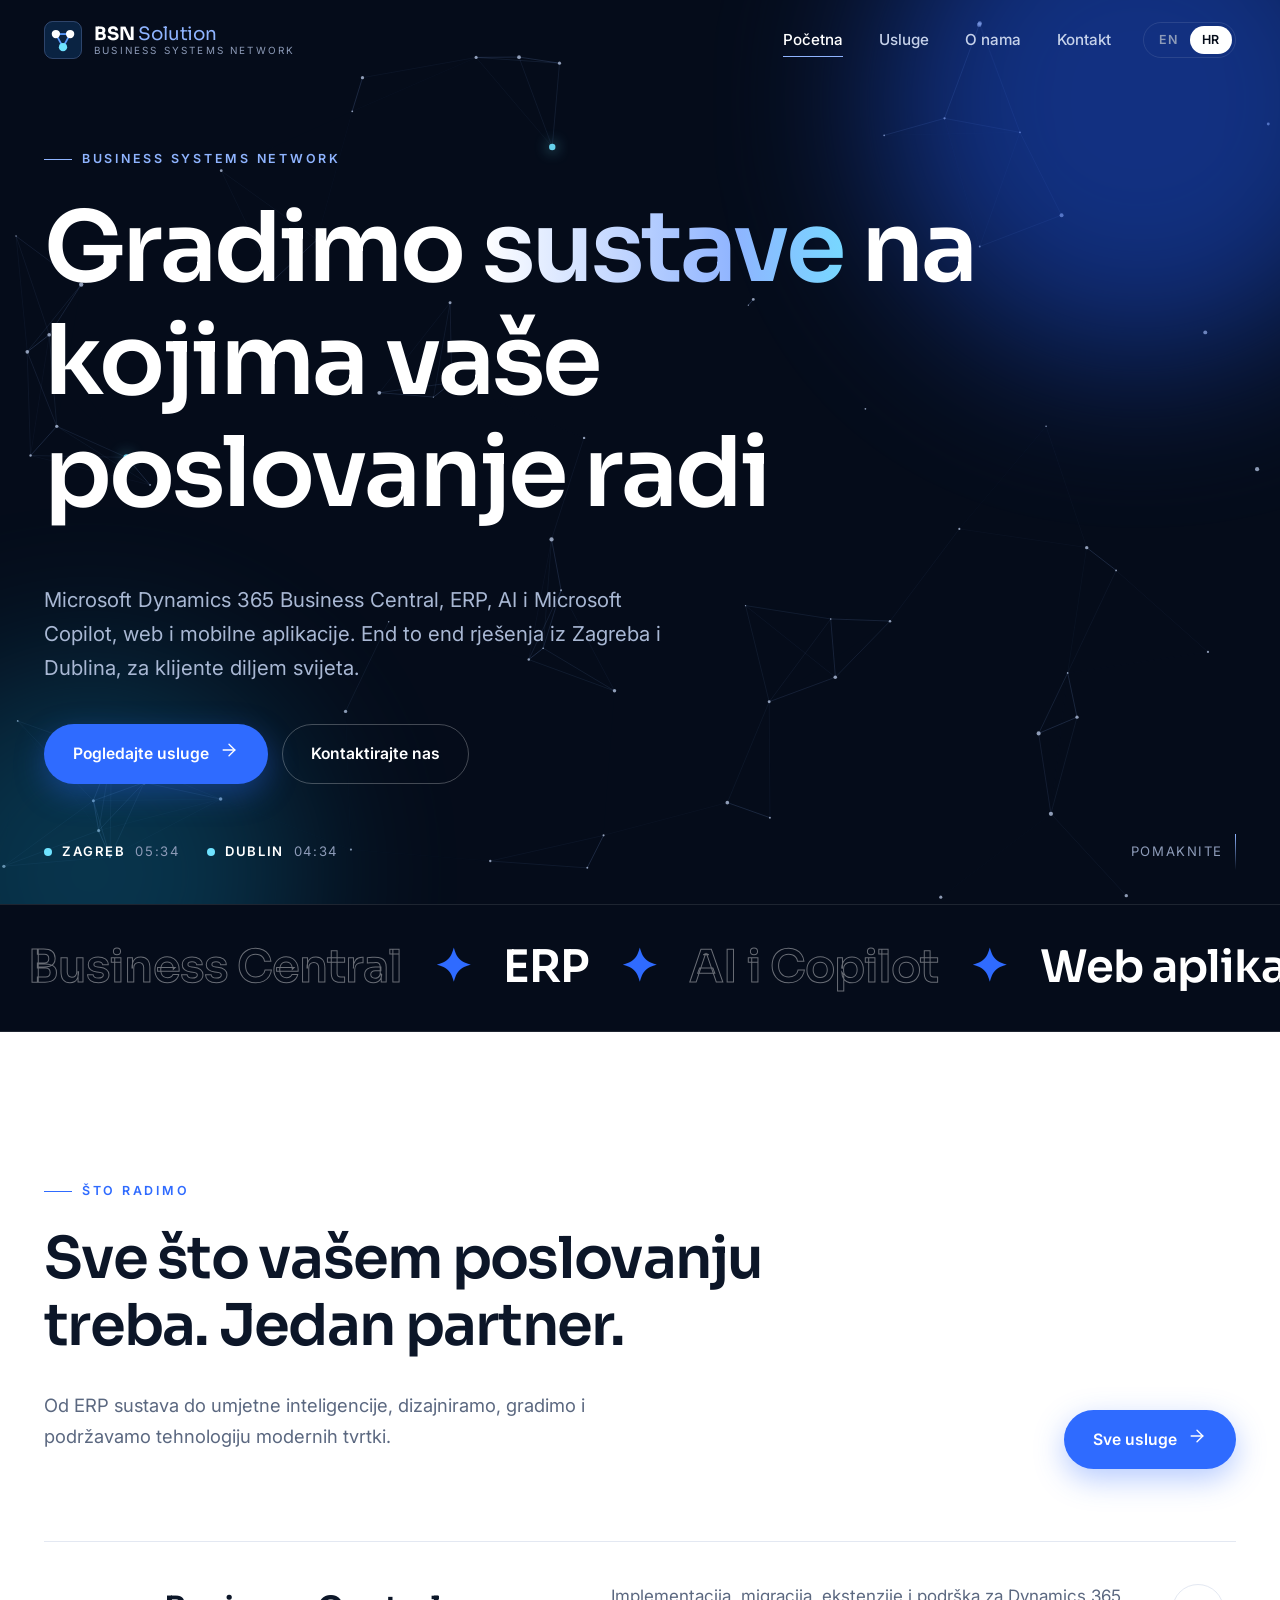
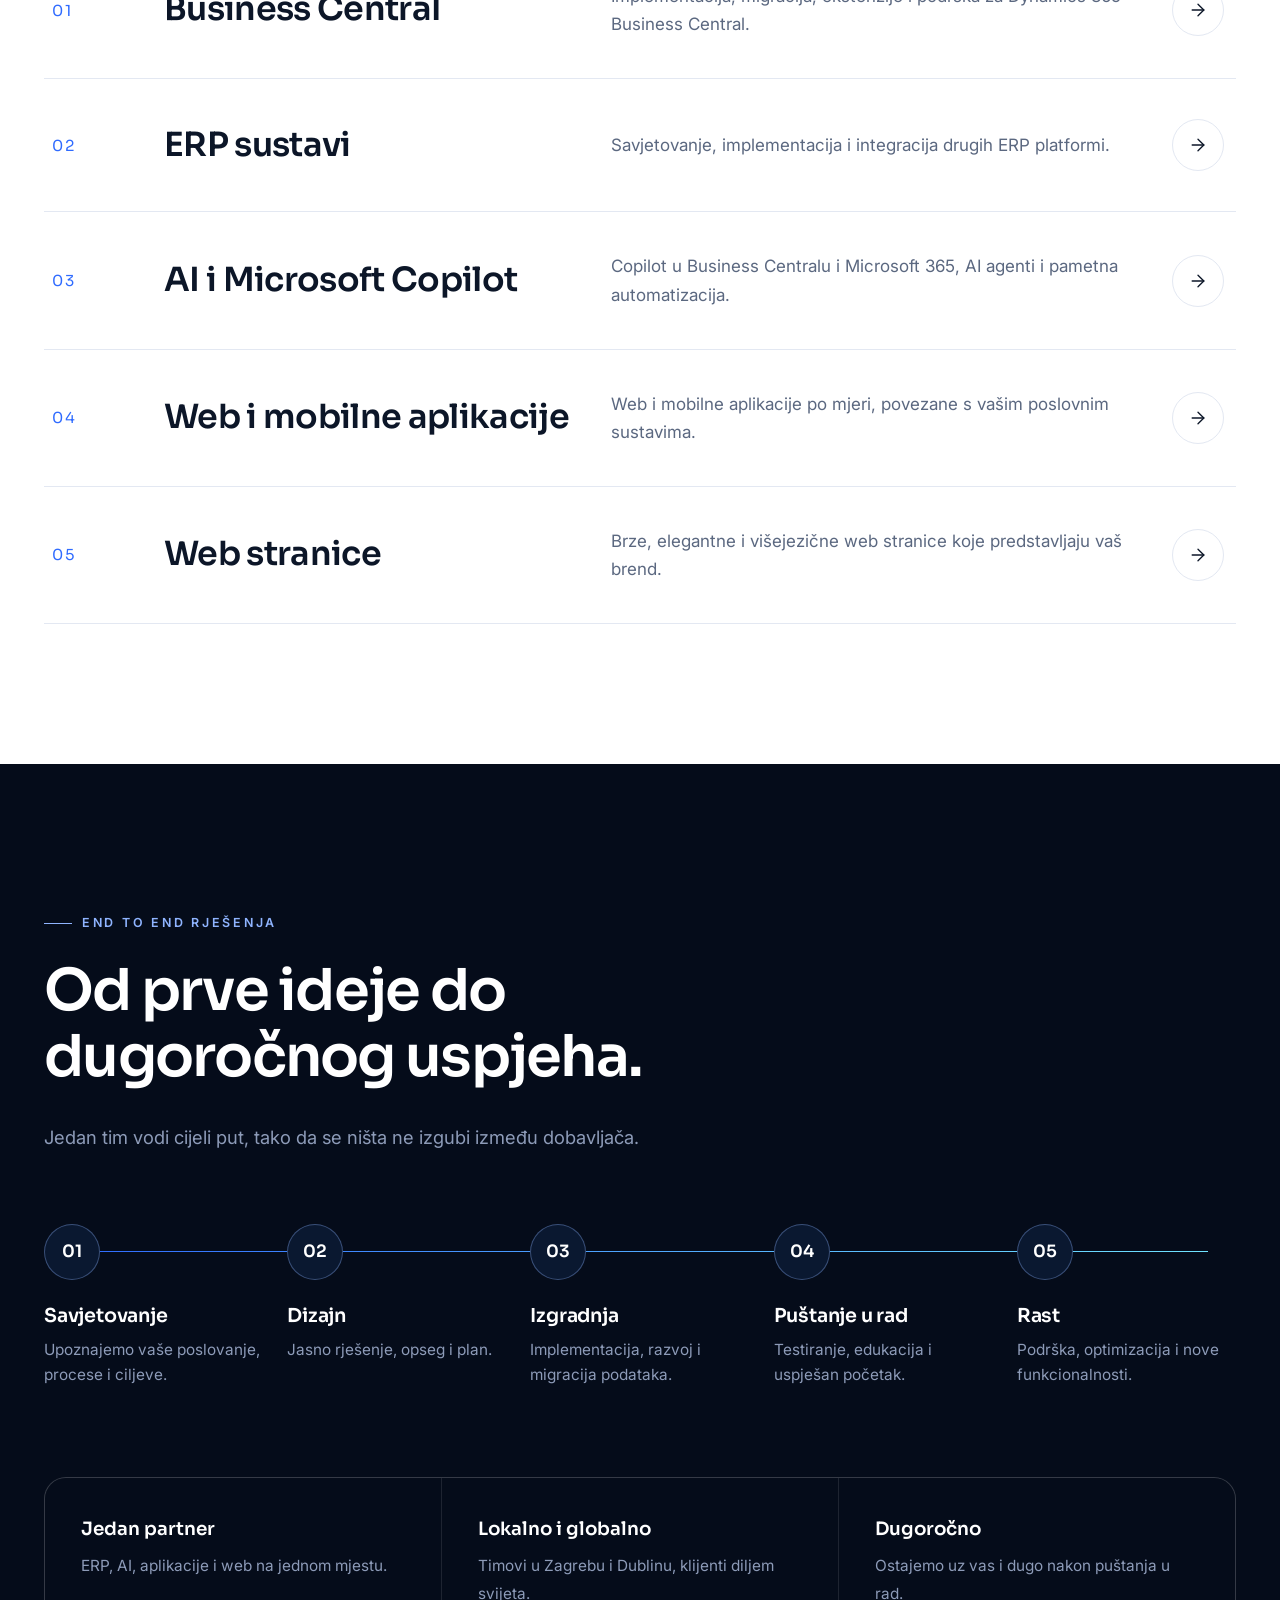
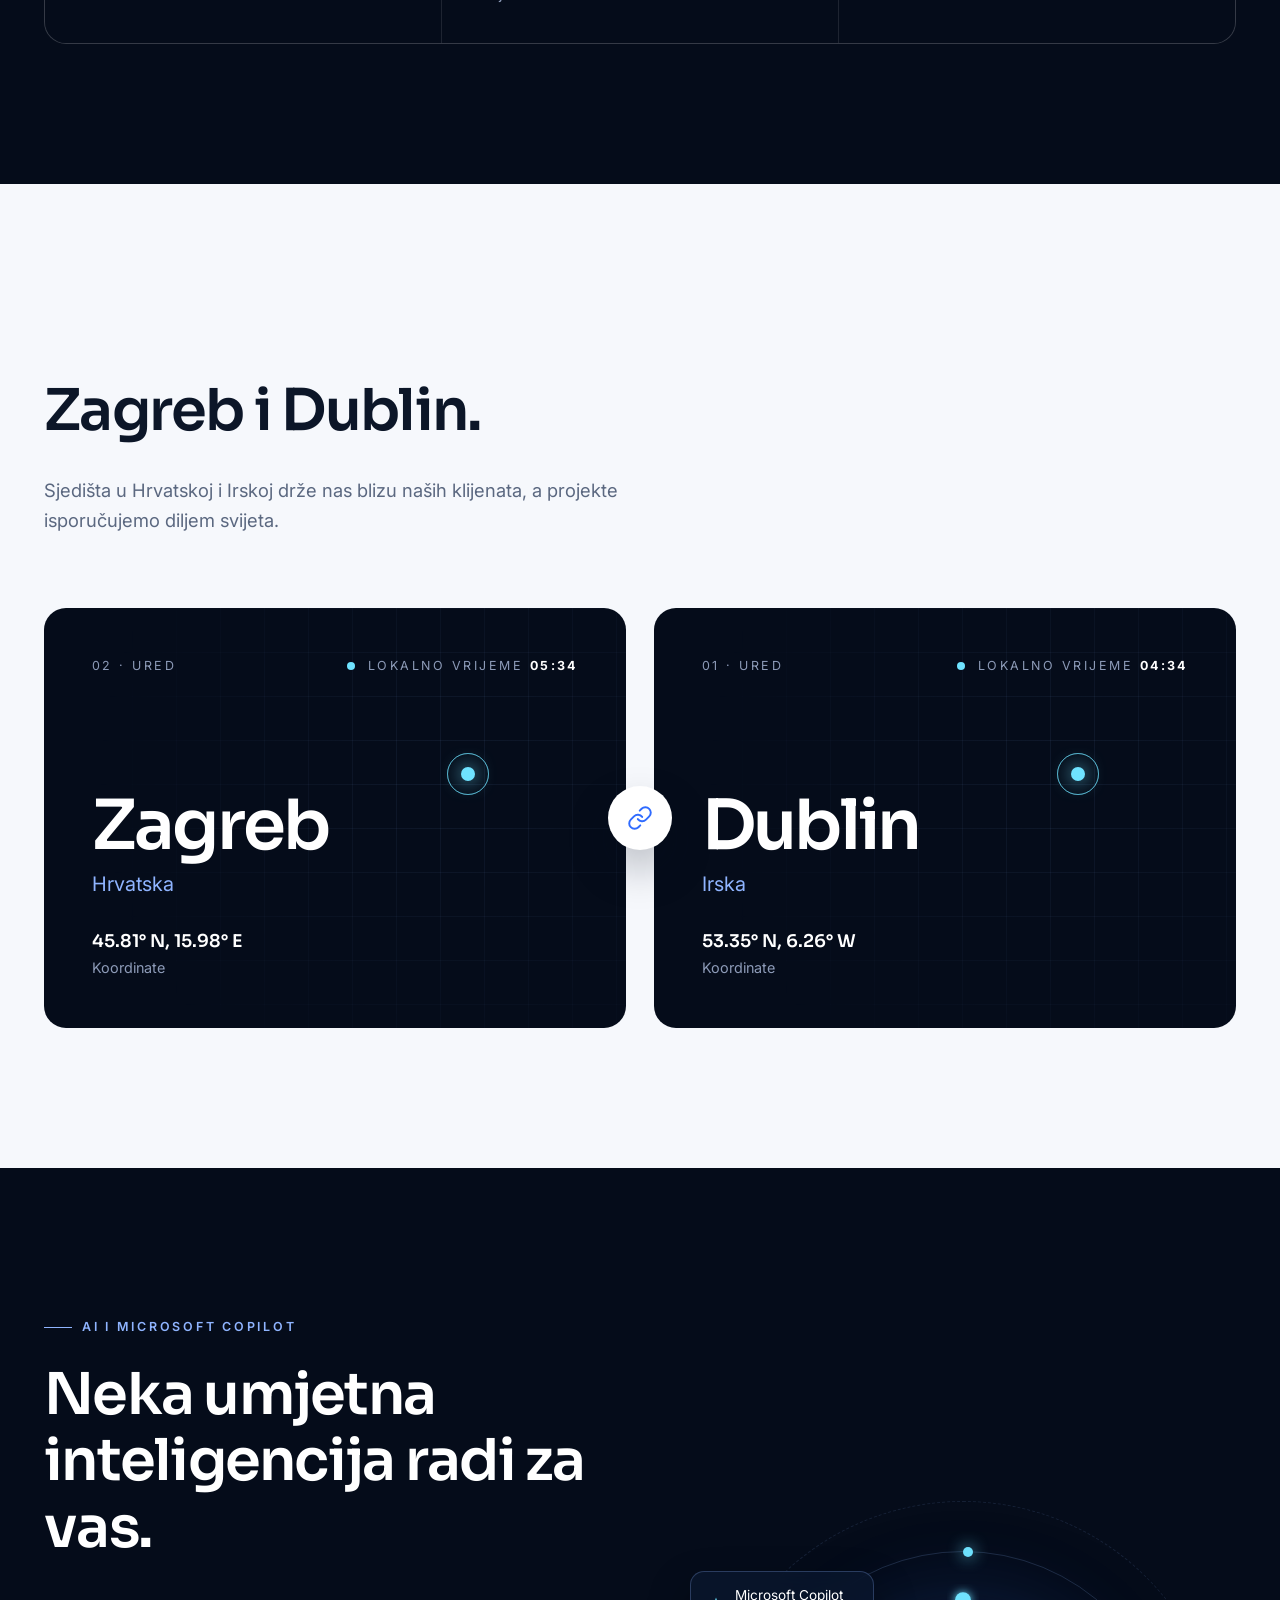
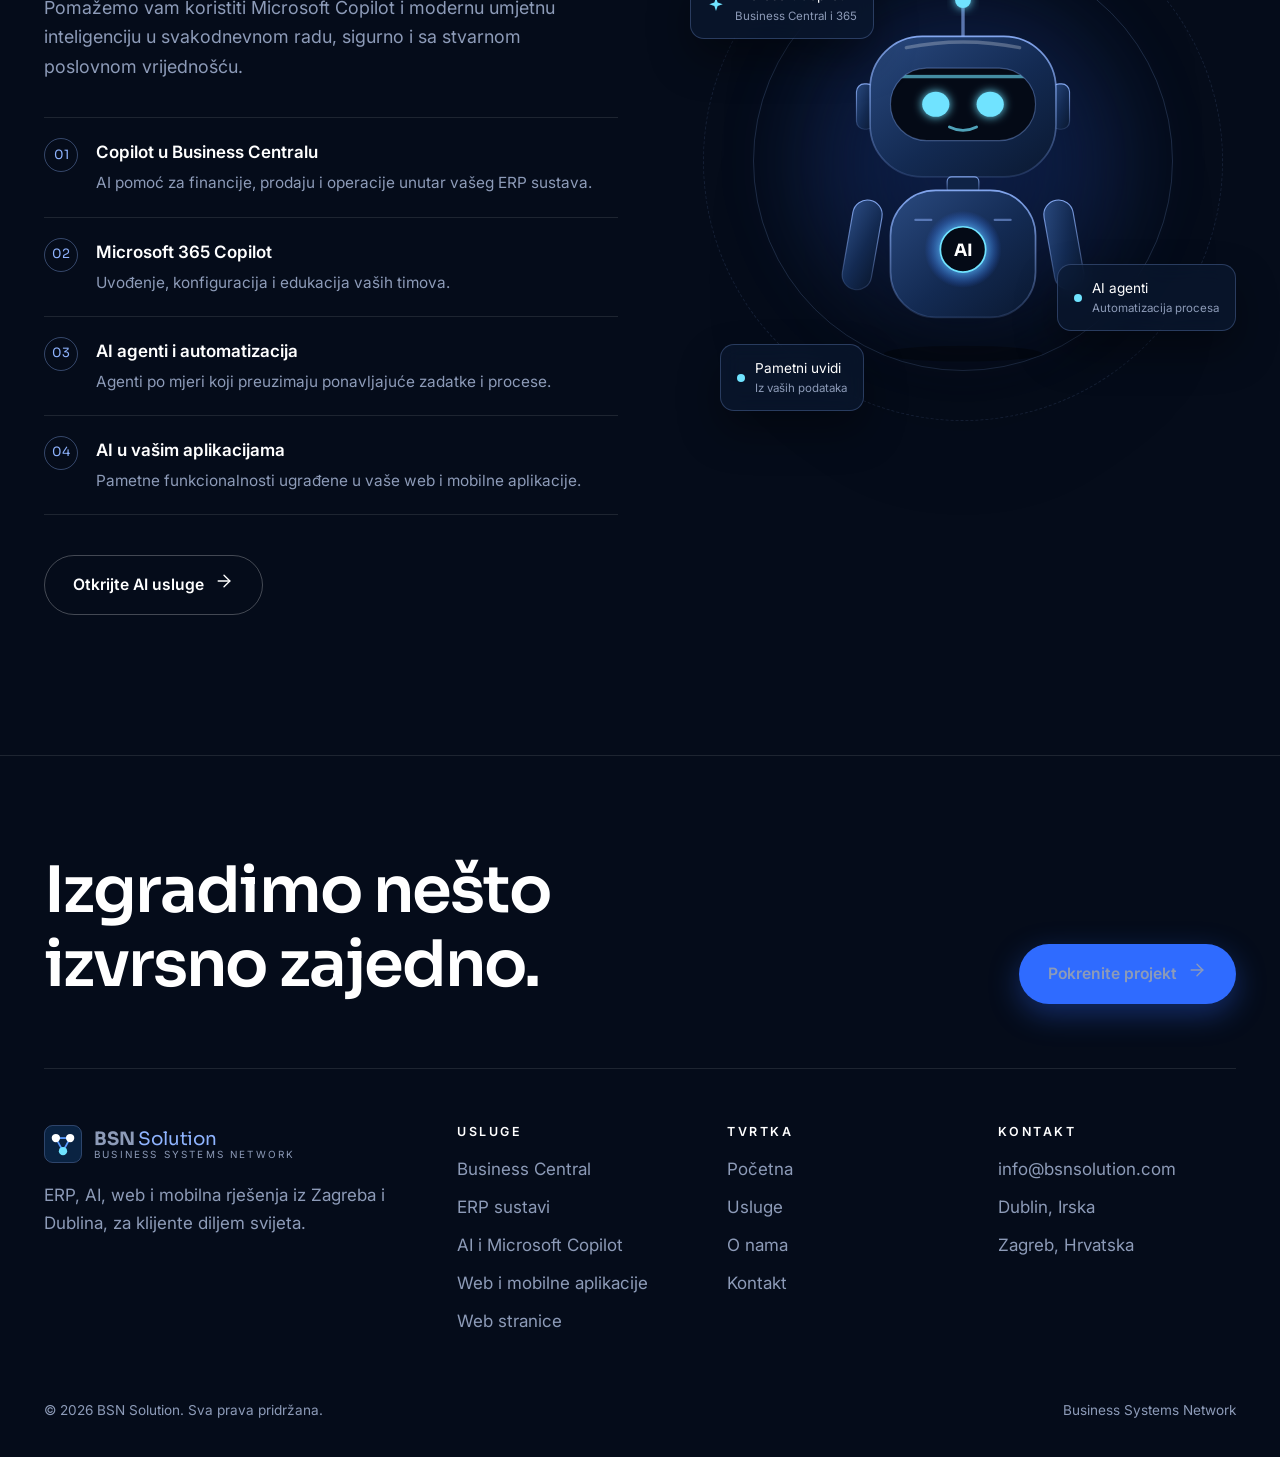
==== commit 0c0fb7a9: "Add version tag to CSS and JS links so browsers load fresh files Co-Authored-By: Claude Opus 5.5 <no" ====
--- a/hr/index.html
+++ b/hr/index.html
@@ -19,7 +19,7 @@
 <link rel="preconnect" href="https://fonts.googleapis.com">
 <link rel="preconnect" href="https://fonts.gstatic.com" crossorigin>
 <link href="https://fonts.googleapis.com/css2?family=Inter:wght@400;500;600;700&family=Sora:wght@400;500;600;700&display=swap" rel="stylesheet">
-<link rel="stylesheet" href="../assets/style.css">
+<link rel="stylesheet" href="../assets/style.css?v=593a7f84">
 
 </head>
 <body>
@@ -163,6 +163,6 @@
     <div class="footer-bottom"><span>&copy; <span id="year">2026</span> BSN Solution. Sva prava pridržana.</span><span>Business Systems Network</span></div>
   </div>
 </footer>
-<script src="../assets/main.js"></script>
+<script src="../assets/main.js?v=593a7f84"></script>
 </body>
 </html>
